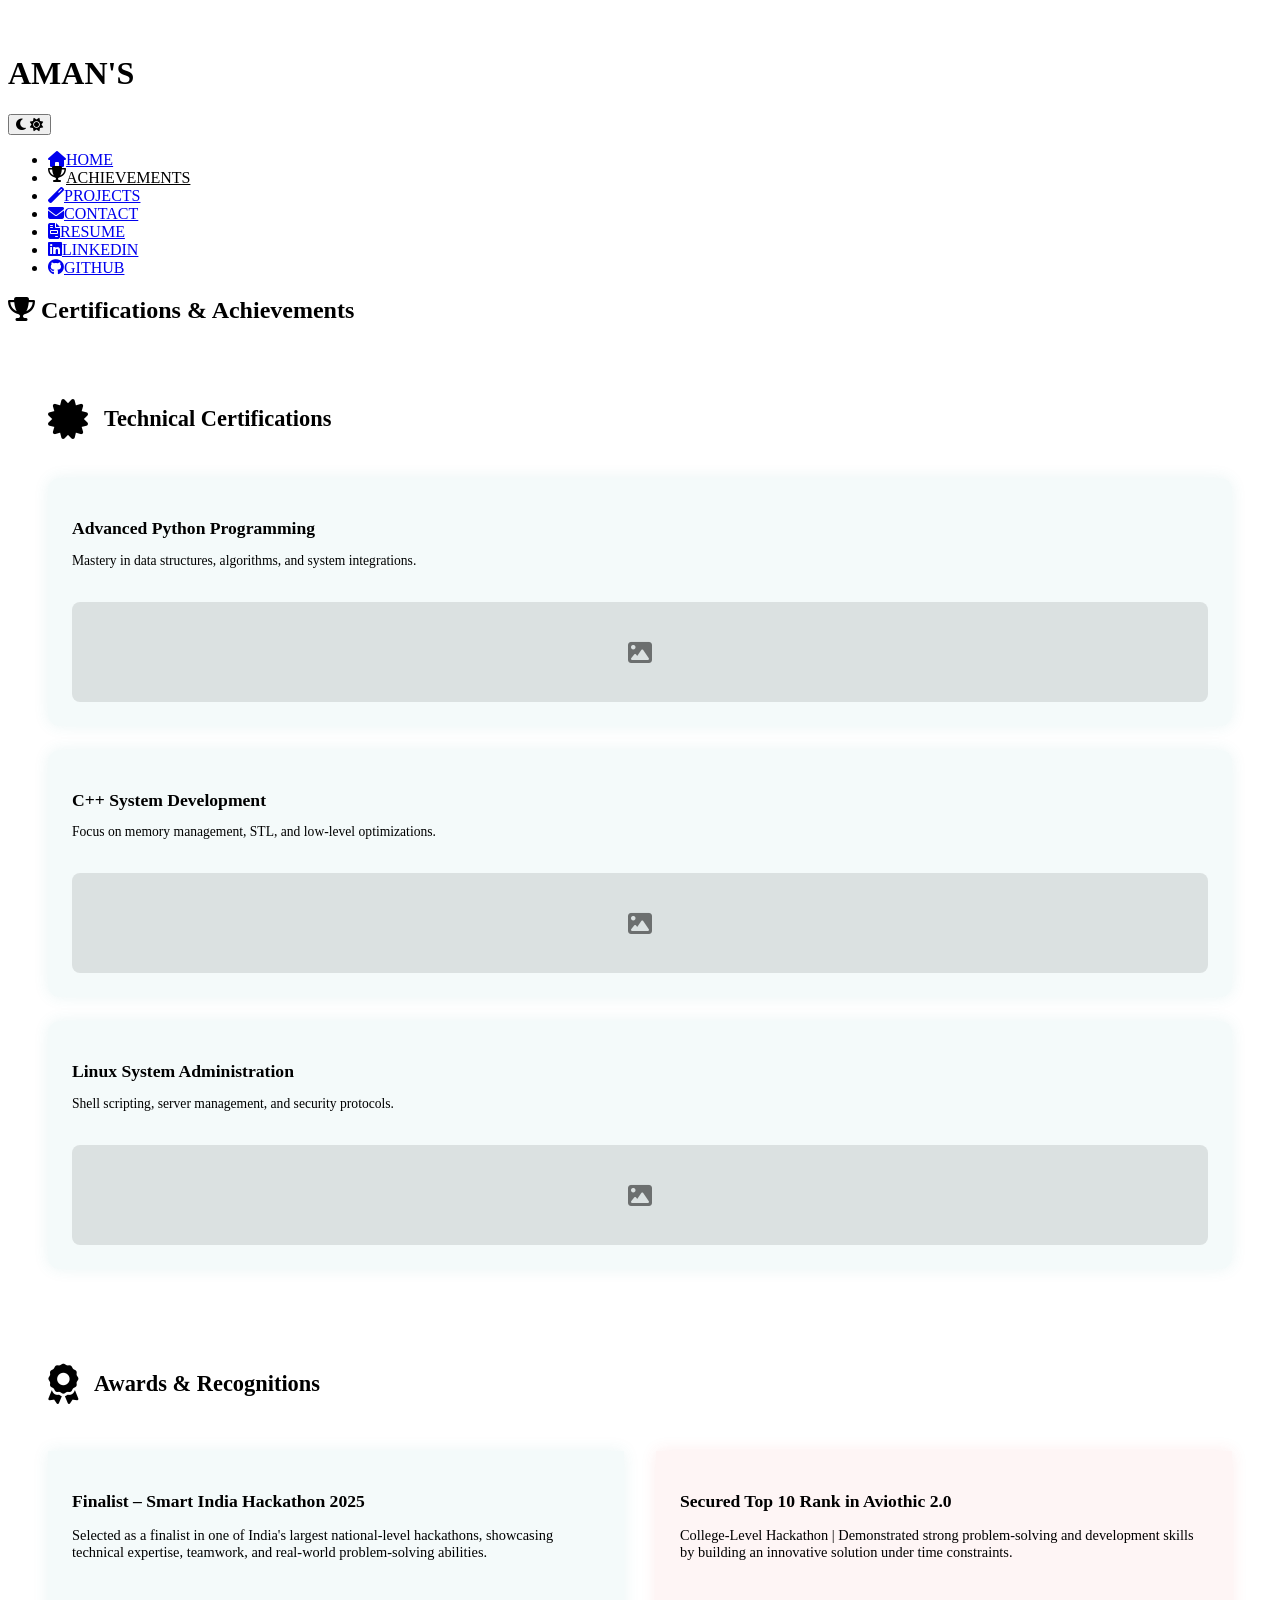
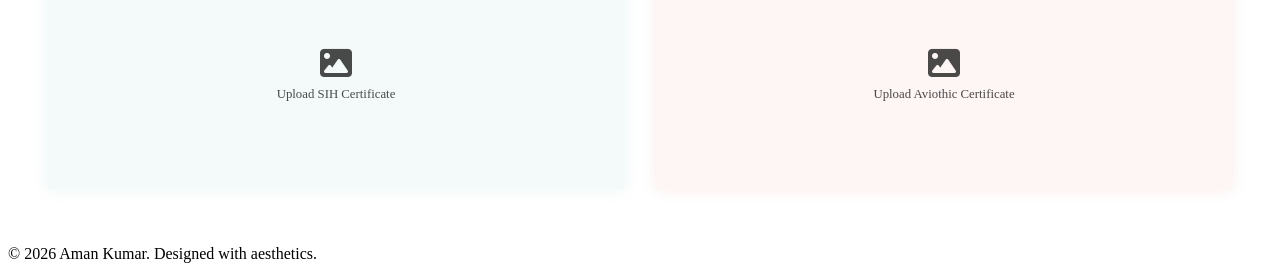
==== achievements.html @ a496bfdc "Add achievements.html" ====
<!DOCTYPE html>
<html lang="en">

<head>
    <meta charset="UTF-8">
    <meta name="viewport" content="width=device-width, initial-scale=1.0">
    <title>Achievements - Aman Kumar's Portfolio</title>
    <link rel="stylesheet" href="style.css">
    <link rel="stylesheet" href="https://cdnjs.cloudflare.com/ajax/libs/font-awesome/6.4.0/css/all.min.css">
    <link rel="preconnect" href="https://fonts.googleapis.com">
    <link rel="preconnect" href="https://fonts.gstatic.com" crossorigin>
    <link href="https://fonts.googleapis.com/css2?family=Inter:wght@300;400;500;600;700&family=Outfit:wght@500;700&display=swap" rel="stylesheet">
</head>

<body>
    <div class="shooting-stars-container">
        <div class="star"></div>
        <div class="star"></div>
        <div class="star"></div>
        <div class="star"></div>
        <div class="star"></div>
        <div class="star"></div>
    </div>

    <!-- Full-Screen Loader -->
    <div class="loader-wrapper" id="loader">
        <div class="loader-border">
            <div class="loader-core"></div>
        </div>
        <p class="loader-text">Loading...</p>
    </div>

    <div class="container" id="portfolio-content">
        <!-- Header Section -->
        <header class="header">
            <div class="logo">
                <h1>AMAN<span class="highlight-text">'S</span></h1>
                <button class="theme-toggle" id="theme-toggle" aria-label="Toggle dark mode">
                    <i class="fas fa-moon"></i>
                    <i class="fas fa-sun"></i>
                </button>
            </div>
            <nav class="main-nav">
                <ul>
                    <li><a href="index.html" class="nav-item"><i class="fas fa-home"></i><span>HOME</span></a></li>
                    <li><a href="achievements.html" class="nav-item" style="color: var(--text-color);"><i class="fas fa-trophy" style="color: var(--accent-red); transform: translateY(-3px);"></i><span>ACHIEVEMENTS</span></a></li>
                    <li><a href="projects.html" class="nav-item"><i class="fas fa-magic"></i><span>PROJECTS</span></a></li>
                    <li><a href="contact.html" class="nav-item"><i class="fas fa-envelope"></i><span>CONTACT</span></a></li>
                    <li><a href="resume.html" class="nav-item"><i class="fas fa-file-invoice"></i><span>RESUME</span></a></li>
                    <li><a href="https://www.linkedin.com/in/aman-kumar-44b4183a0/" class="nav-item" target="_blank"><i class="fab fa-linkedin"></i><span>LINKEDIN</span></a></li>
                    <li><a href="https://github.com/Aman-codes0-0" class="nav-item" target="_blank"><i class="fab fa-github"></i><span>GITHUB</span></a></li>
                </ul>
            </nav>
        </header>

        <!-- Achievements Content -->
        <section class="achievements-page-content">
            <div class="section-header">
                <h2><i class="fas fa-trophy"></i> Certifications & Achievements</h2>
            </div>

            <div class="skills-grid">
                <!-- Technical Certifications -->
                <div class="skill-card glass-panel" style="padding: 2.5rem;">
                    <div style="display: flex; align-items: center; gap: 1rem; margin-bottom: 1.5rem;">
                        <i class="fas fa-certificate" style="font-size: 2.5rem; color: var(--primary-color);"></i>
                        <h3 style="font-size: 1.4rem;">Technical Certifications</h3>
                    </div>
                    <div style="display: flex; flex-direction: column; gap: 1.5rem;">
                        <!-- Python Certification -->
                        <div class="glass-panel" style="padding: 1.5rem; border: 1px solid var(--primary-color); background: rgba(49, 151, 149, 0.05); border-radius: 12px; box-shadow: 0 0 15px rgba(49, 151, 149, 0.1); display: flex; flex-direction: column; gap: 1.2rem;">
                            <div>
                                <p style="margin-bottom: 0.3rem;"><strong style="font-size: 1.1rem; color: var(--text-color);">Advanced Python Programming</strong></p>
                                <p style="font-size: 0.85rem; color: var(--text-light);">Mastery in data structures, algorithms, and system integrations.</p>
                            </div>
                            <div class="certificate-placeholder" style="width: 100%; height: 100px; border: 1px dashed var(--border-color); border-radius: 8px; display: flex; justify-content: center; align-items: center; background: rgba(0,0,0,0.1); cursor: pointer;">
                                <i class="fas fa-image" style="font-size: 1.5rem; color: var(--text-light); opacity: 0.5;"></i>
                            </div>
                        </div>

                        <!-- C++ Certification -->
                        <div class="glass-panel" style="padding: 1.5rem; border: 1px solid var(--primary-color); background: rgba(49, 151, 149, 0.05); border-radius: 12px; box-shadow: 0 0 15px rgba(49, 151, 149, 0.1); display: flex; flex-direction: column; gap: 1.2rem;">
                            <div>
                                <p style="margin-bottom: 0.3rem;"><strong style="font-size: 1.1rem; color: var(--text-color);">C++ System Development</strong></p>
                                <p style="font-size: 0.85rem; color: var(--text-light);">Focus on memory management, STL, and low-level optimizations.</p>
                            </div>
                            <div class="certificate-placeholder" style="width: 100%; height: 100px; border: 1px dashed var(--border-color); border-radius: 8px; display: flex; justify-content: center; align-items: center; background: rgba(0,0,0,0.1); cursor: pointer;">
                                <i class="fas fa-image" style="font-size: 1.5rem; color: var(--text-light); opacity: 0.5;"></i>
                            </div>
                        </div>

                        <!-- Linux Certification -->
                        <div class="glass-panel" style="padding: 1.5rem; border: 1px solid var(--primary-color); background: rgba(49, 151, 149, 0.05); border-radius: 12px; box-shadow: 0 0 15px rgba(49, 151, 149, 0.1); display: flex; flex-direction: column; gap: 1.2rem;">
                            <div>
                                <p style="margin-bottom: 0.3rem;"><strong style="font-size: 1.1rem; color: var(--text-color);">Linux System Administration</strong></p>
                                <p style="font-size: 0.85rem; color: var(--text-light);">Shell scripting, server management, and security protocols.</p>
                            </div>
                            <div class="certificate-placeholder" style="width: 100%; height: 100px; border: 1px dashed var(--border-color); border-radius: 8px; display: flex; justify-content: center; align-items: center; background: rgba(0,0,0,0.1); cursor: pointer;">
                                <i class="fas fa-image" style="font-size: 1.5rem; color: var(--text-light); opacity: 0.5;"></i>
                            </div>
                        </div>
                    </div>
                </div>

                <!-- Hackathons & Awards -->
                <div class="skill-card glass-panel" style="padding: 2.5rem; grid-column: span 2;">
                    <div style="display: flex; align-items: center; gap: 1rem; margin-bottom: 2rem;">
                        <i class="fas fa-award" style="font-size: 2.5rem; color: var(--accent-red);"></i>
                        <h3 style="font-size: 1.4rem;">Awards & Recognitions</h3>
                    </div>
                    <div style="display: grid; grid-template-columns: repeat(auto-fit, minmax(300px, 1fr)); gap: 2rem;">
                        <!-- SIH 2025 -->
                        <div class="glass-panel" style="padding: 1.5rem; border: 1px solid var(--primary-color); background: rgba(49, 151, 149, 0.05); transition: var(--transition); cursor: default; box-shadow: 0 0 15px rgba(49, 151, 149, 0.1);">
                            <p style="margin-bottom: 0.5rem;"><strong style="font-size: 1.1rem; color: var(--text-color);">Finalist – Smart India Hackathon 2025</strong></p>
                            <p style="font-size: 0.9rem; color: var(--text-light); margin-bottom: 1.5rem;">Selected as a finalist in one of India's largest national-level hackathons, showcasing technical expertise, teamwork, and real-world problem-solving abilities.</p>
                            <div class="certificate-placeholder" style="width: 100%; height: 180px; border: 2px dashed var(--border-color); border-radius: 8px; display: flex; flex-direction: column; justify-content: center; align-items: center; cursor: pointer; transition: var(--transition); background: var(--bg-color); opacity: 0.7;">
                                <i class="fas fa-image" style="font-size: 2rem; color: var(--text-light); margin-bottom: 0.5rem;"></i>
                                <span style="font-size: 0.8rem; color: var(--text-light);">Upload SIH Certificate</span>
                            </div>
                        </div>

                        <!-- Aviothic 2.0 -->
                        <div class="glass-panel" style="padding: 1.5rem; border: 1px solid var(--accent-red); background: rgba(229, 62, 62, 0.05); transition: var(--transition); cursor: default; box-shadow: 0 0 15px rgba(229, 62, 62, 0.1);">
                            <p style="margin-bottom: 0.5rem;"><strong style="font-size: 1.1rem; color: var(--text-color);">Secured Top 10 Rank in Aviothic 2.0</strong></p>
                            <p style="font-size: 0.9rem; color: var(--text-light); margin-bottom: 1.5rem;">College-Level Hackathon | Demonstrated strong problem-solving and development skills by building an innovative solution under time constraints.</p>
                            <div class="certificate-placeholder" style="width: 100%; height: 180px; border: 2px dashed var(--border-color); border-radius: 8px; display: flex; flex-direction: column; justify-content: center; align-items: center; cursor: pointer; transition: var(--transition); background: var(--bg-color); opacity: 0.7;">
                                <i class="fas fa-image" style="font-size: 2rem; color: var(--text-light); margin-bottom: 0.5rem;"></i>
                                <span style="font-size: 0.8rem; color: var(--text-light);">Upload Aviothic Certificate</span>
                            </div>
                        </div>
                    </div>
                </div>


            </div>
        </section>

        <!-- Footer Section -->
        <footer>
            <p>&copy; 2026 Aman Kumar. Designed with aesthetics.</p>
        </footer>
    </div>

    <script>
        // Theme Management
        const themeToggle = document.getElementById('theme-toggle');
        const currentTheme = localStorage.getItem('theme');

        if (currentTheme) {
            document.documentElement.setAttribute('data-theme', currentTheme);
        }

        themeToggle.addEventListener('click', () => {
            let theme = document.documentElement.getAttribute('data-theme');
            if (theme === 'dark') {
                theme = 'light';
                document.documentElement.removeAttribute('data-theme');
            } else {
                theme = 'dark';
                document.documentElement.setAttribute('data-theme', 'dark');
            }
            localStorage.setItem('theme', theme);
        });

        // Hide loader when page is fully loaded
        window.addEventListener('load', function () {
            setTimeout(function () {
                document.getElementById('loader').style.opacity = '0';
                document.getElementById('loader').style.pointerEvents = 'none';
            }, 500);
        });
    </script>
</body>

</html>
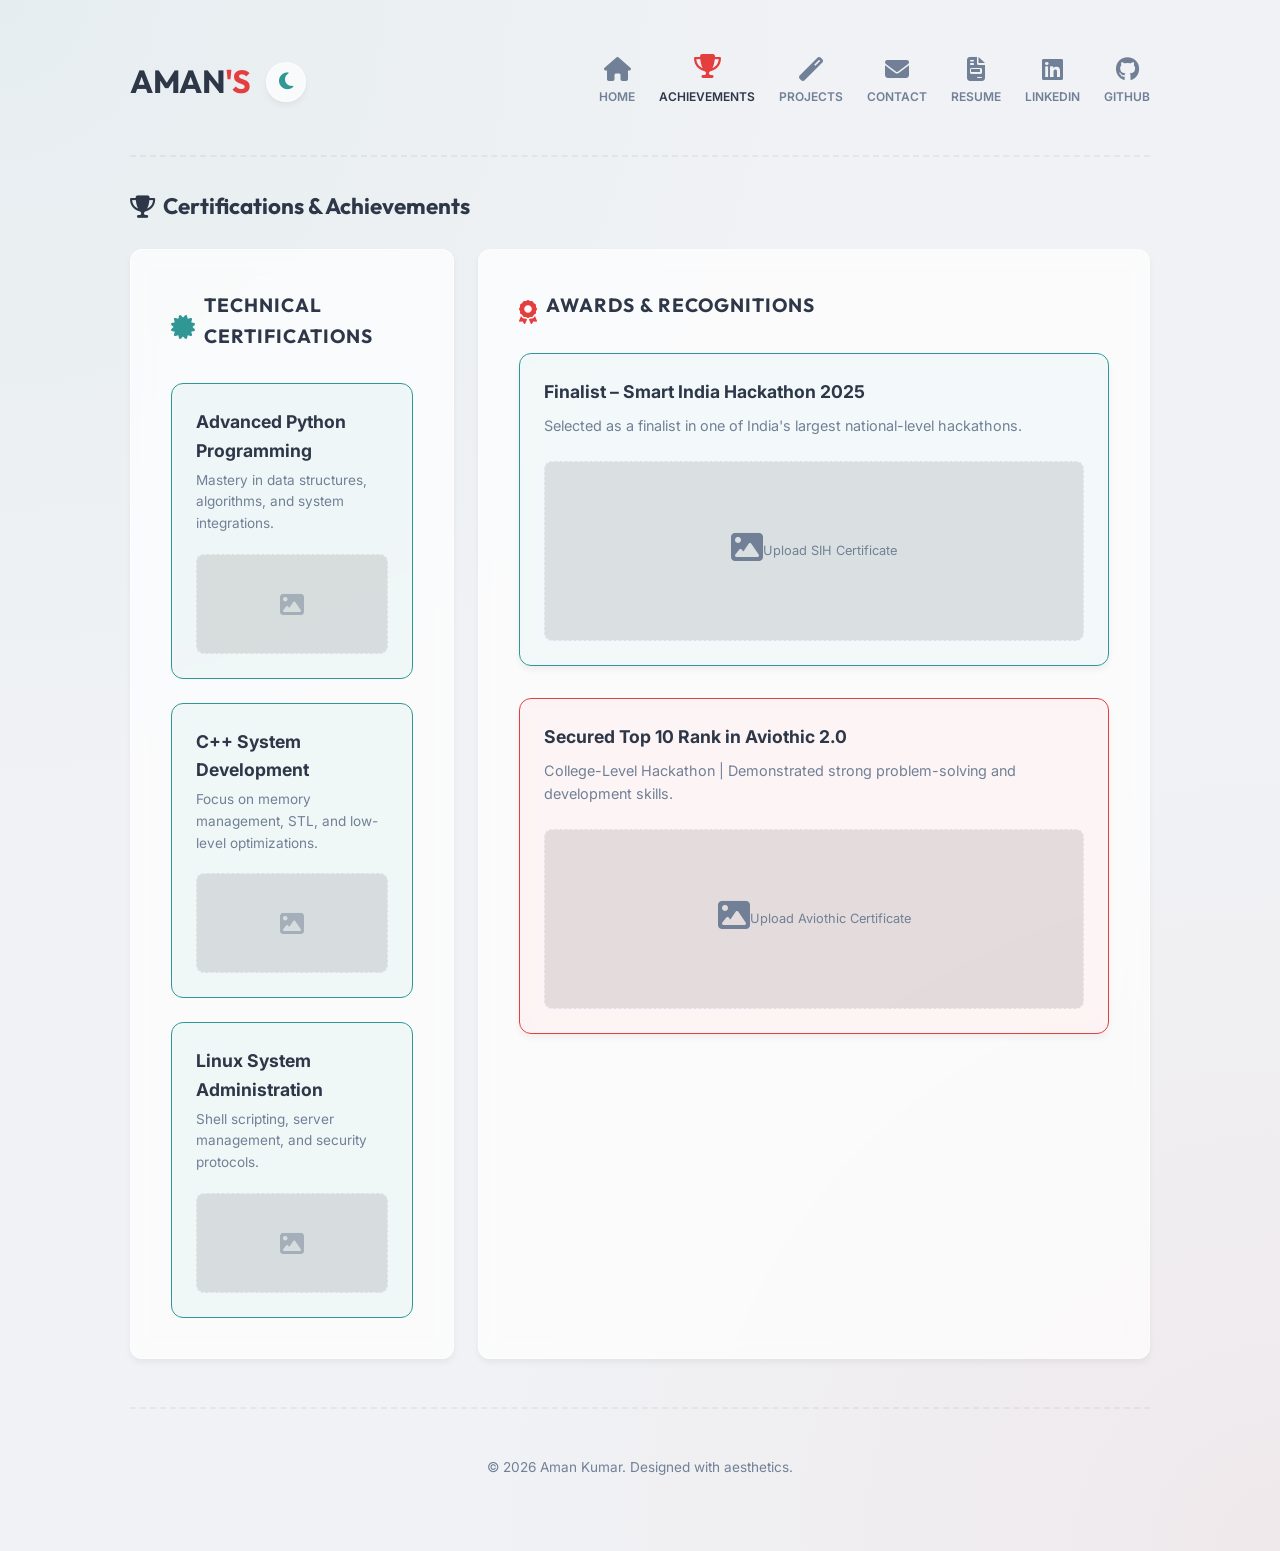
==== commit ae047d43: "Optimize portfolio for mobile responsiveness and fix areas of interest grid" ====
--- a/achievements.html
+++ b/achievements.html
@@ -40,7 +40,12 @@
                     <i class="fas fa-sun"></i>
                 </button>
             </div>
-            <nav class="main-nav">
+            <button class="menu-toggle" id="menu-toggle" aria-label="Toggle navigation">
+                <span></span>
+                <span></span>
+                <span></span>
+            </button>
+            <nav class="main-nav" id="main-nav">
                 <ul>
                     <li><a href="index.html" class="nav-item"><i class="fas fa-home"></i><span>HOME</span></a></li>
                     <li><a href="achievements.html" class="nav-item" style="color: var(--text-color);"><i class="fas fa-trophy" style="color: var(--accent-red); transform: translateY(-3px);"></i><span>ACHIEVEMENTS</span></a></li>
@@ -62,40 +67,40 @@
             <div class="skills-grid">
                 <!-- Technical Certifications -->
                 <div class="skill-card glass-panel" style="padding: 2.5rem;">
-                    <div style="display: flex; align-items: center; gap: 1rem; margin-bottom: 1.5rem;">
-                        <i class="fas fa-certificate" style="font-size: 2.5rem; color: var(--primary-color);"></i>
-                        <h3 style="font-size: 1.4rem;">Technical Certifications</h3>
+                    <div class="resume-section-title">
+                        <i class="fas fa-certificate" style="font-size: 1.5rem;"></i>
+                        <h3 style="font-size: 1.2rem;">Technical Certifications</h3>
                     </div>
                     <div style="display: flex; flex-direction: column; gap: 1.5rem;">
                         <!-- Python Certification -->
-                        <div class="glass-panel" style="padding: 1.5rem; border: 1px solid var(--primary-color); background: rgba(49, 151, 149, 0.05); border-radius: 12px; box-shadow: 0 0 15px rgba(49, 151, 149, 0.1); display: flex; flex-direction: column; gap: 1.2rem;">
+                        <div class="cert-card">
                             <div>
-                                <p style="margin-bottom: 0.3rem;"><strong style="font-size: 1.1rem; color: var(--text-color);">Advanced Python Programming</strong></p>
+                                <p style="margin-bottom: 0.3rem;"><strong class="cert-title">Advanced Python Programming</strong></p>
                                 <p style="font-size: 0.85rem; color: var(--text-light);">Mastery in data structures, algorithms, and system integrations.</p>
                             </div>
-                            <div class="certificate-placeholder" style="width: 100%; height: 100px; border: 1px dashed var(--border-color); border-radius: 8px; display: flex; justify-content: center; align-items: center; background: rgba(0,0,0,0.1); cursor: pointer;">
+                            <div class="cert-placeholder">
                                 <i class="fas fa-image" style="font-size: 1.5rem; color: var(--text-light); opacity: 0.5;"></i>
                             </div>
                         </div>
 
                         <!-- C++ Certification -->
-                        <div class="glass-panel" style="padding: 1.5rem; border: 1px solid var(--primary-color); background: rgba(49, 151, 149, 0.05); border-radius: 12px; box-shadow: 0 0 15px rgba(49, 151, 149, 0.1); display: flex; flex-direction: column; gap: 1.2rem;">
+                        <div class="cert-card">
                             <div>
-                                <p style="margin-bottom: 0.3rem;"><strong style="font-size: 1.1rem; color: var(--text-color);">C++ System Development</strong></p>
+                                <p style="margin-bottom: 0.3rem;"><strong class="cert-title">C++ System Development</strong></p>
                                 <p style="font-size: 0.85rem; color: var(--text-light);">Focus on memory management, STL, and low-level optimizations.</p>
                             </div>
-                            <div class="certificate-placeholder" style="width: 100%; height: 100px; border: 1px dashed var(--border-color); border-radius: 8px; display: flex; justify-content: center; align-items: center; background: rgba(0,0,0,0.1); cursor: pointer;">
+                            <div class="cert-placeholder">
                                 <i class="fas fa-image" style="font-size: 1.5rem; color: var(--text-light); opacity: 0.5;"></i>
                             </div>
                         </div>
 
                         <!-- Linux Certification -->
-                        <div class="glass-panel" style="padding: 1.5rem; border: 1px solid var(--primary-color); background: rgba(49, 151, 149, 0.05); border-radius: 12px; box-shadow: 0 0 15px rgba(49, 151, 149, 0.1); display: flex; flex-direction: column; gap: 1.2rem;">
+                        <div class="cert-card">
                             <div>
-                                <p style="margin-bottom: 0.3rem;"><strong style="font-size: 1.1rem; color: var(--text-color);">Linux System Administration</strong></p>
+                                <p style="margin-bottom: 0.3rem;"><strong class="cert-title">Linux System Administration</strong></p>
                                 <p style="font-size: 0.85rem; color: var(--text-light);">Shell scripting, server management, and security protocols.</p>
                             </div>
-                            <div class="certificate-placeholder" style="width: 100%; height: 100px; border: 1px dashed var(--border-color); border-radius: 8px; display: flex; justify-content: center; align-items: center; background: rgba(0,0,0,0.1); cursor: pointer;">
+                            <div class="cert-placeholder">
                                 <i class="fas fa-image" style="font-size: 1.5rem; color: var(--text-light); opacity: 0.5;"></i>
                             </div>
                         </div>
@@ -104,34 +109,32 @@
 
                 <!-- Hackathons & Awards -->
                 <div class="skill-card glass-panel" style="padding: 2.5rem; grid-column: span 2;">
-                    <div style="display: flex; align-items: center; gap: 1rem; margin-bottom: 2rem;">
-                        <i class="fas fa-award" style="font-size: 2.5rem; color: var(--accent-red);"></i>
-                        <h3 style="font-size: 1.4rem;">Awards & Recognitions</h3>
-                    </div>
-                    <div style="display: grid; grid-template-columns: repeat(auto-fit, minmax(300px, 1fr)); gap: 2rem;">
+                    <div class="resume-section-title">
+                        <i class="fas fa-award" style="font-size: 1.5rem; color: var(--accent-red);"></i>
+                        <h3 style="font-size: 1.2rem;">Awards & Recognitions</h3>
+                    </div>
+                    <div style="display: grid; grid-template-columns: repeat(auto-fit, minmax(280px, 1fr)); gap: 2rem;">
                         <!-- SIH 2025 -->
-                        <div class="glass-panel" style="padding: 1.5rem; border: 1px solid var(--primary-color); background: rgba(49, 151, 149, 0.05); transition: var(--transition); cursor: default; box-shadow: 0 0 15px rgba(49, 151, 149, 0.1);">
-                            <p style="margin-bottom: 0.5rem;"><strong style="font-size: 1.1rem; color: var(--text-color);">Finalist – Smart India Hackathon 2025</strong></p>
-                            <p style="font-size: 0.9rem; color: var(--text-light); margin-bottom: 1.5rem;">Selected as a finalist in one of India's largest national-level hackathons, showcasing technical expertise, teamwork, and real-world problem-solving abilities.</p>
-                            <div class="certificate-placeholder" style="width: 100%; height: 180px; border: 2px dashed var(--border-color); border-radius: 8px; display: flex; flex-direction: column; justify-content: center; align-items: center; cursor: pointer; transition: var(--transition); background: var(--bg-color); opacity: 0.7;">
+                        <div class="glass-panel" style="padding: 1.5rem; border: 1px solid var(--primary-color); background: rgba(49, 151, 149, 0.05);">
+                            <p style="margin-bottom: 0.5rem;"><strong class="cert-title">Finalist – Smart India Hackathon 2025</strong></p>
+                            <p style="font-size: 0.9rem; color: var(--text-light); margin-bottom: 1.5rem;">Selected as a finalist in one of India's largest national-level hackathons.</p>
+                            <div class="cert-placeholder" style="height: 180px;">
                                 <i class="fas fa-image" style="font-size: 2rem; color: var(--text-light); margin-bottom: 0.5rem;"></i>
                                 <span style="font-size: 0.8rem; color: var(--text-light);">Upload SIH Certificate</span>
                             </div>
                         </div>
 
                         <!-- Aviothic 2.0 -->
-                        <div class="glass-panel" style="padding: 1.5rem; border: 1px solid var(--accent-red); background: rgba(229, 62, 62, 0.05); transition: var(--transition); cursor: default; box-shadow: 0 0 15px rgba(229, 62, 62, 0.1);">
-                            <p style="margin-bottom: 0.5rem;"><strong style="font-size: 1.1rem; color: var(--text-color);">Secured Top 10 Rank in Aviothic 2.0</strong></p>
-                            <p style="font-size: 0.9rem; color: var(--text-light); margin-bottom: 1.5rem;">College-Level Hackathon | Demonstrated strong problem-solving and development skills by building an innovative solution under time constraints.</p>
-                            <div class="certificate-placeholder" style="width: 100%; height: 180px; border: 2px dashed var(--border-color); border-radius: 8px; display: flex; flex-direction: column; justify-content: center; align-items: center; cursor: pointer; transition: var(--transition); background: var(--bg-color); opacity: 0.7;">
+                        <div class="glass-panel" style="padding: 1.5rem; border: 1px solid var(--accent-red); background: rgba(229, 62, 62, 0.05);">
+                            <p style="margin-bottom: 0.5rem;"><strong class="cert-title">Secured Top 10 Rank in Aviothic 2.0</strong></p>
+                            <p style="font-size: 0.9rem; color: var(--text-light); margin-bottom: 1.5rem;">College-Level Hackathon | Demonstrated strong problem-solving and development skills.</p>
+                            <div class="cert-placeholder" style="height: 180px;">
                                 <i class="fas fa-image" style="font-size: 2rem; color: var(--text-light); margin-bottom: 0.5rem;"></i>
                                 <span style="font-size: 0.8rem; color: var(--text-light);">Upload Aviothic Certificate</span>
                             </div>
                         </div>
                     </div>
                 </div>
-
-
             </div>
         </section>
 
@@ -142,6 +145,28 @@
     </div>
 
     <script>
+        // Hamburger Menu Toggle
+        const menuToggle = document.getElementById('menu-toggle');
+        const mainNav = document.getElementById('main-nav');
+
+        if (menuToggle && mainNav) {
+            menuToggle.addEventListener('click', () => {
+                menuToggle.classList.toggle('active');
+                mainNav.classList.toggle('active');
+                document.body.style.overflow = mainNav.classList.contains('active') ? 'hidden' : 'auto';
+            });
+
+            // Close menu when a nav item is clicked
+            const navItems = mainNav.querySelectorAll('.nav-item');
+            navItems.forEach(item => {
+                item.addEventListener('click', () => {
+                    menuToggle.classList.remove('active');
+                    mainNav.classList.remove('active');
+                    document.body.style.overflow = 'auto';
+                });
+            });
+        }
+
         // Theme Management
         const themeToggle = document.getElementById('theme-toggle');
         const currentTheme = localStorage.getItem('theme');
--- a/style.css
+++ b/style.css
@@ -0,0 +1,1297 @@
+/* Base Variables and Reset */
+:root {
+    --bg-color: #f0f2f5;
+    --text-color: #2d3748;
+    --text-light: #718096;
+    --primary-color: #319795;
+    --accent-red: #e53e3e;
+    --card-bg: rgba(255, 255, 255, 0.7);
+    --border-color: rgba(255, 255, 255, 0.5);
+    --shadow-sm: 0 4px 6px rgba(0, 0, 0, 0.05);
+    --shadow-md: 0 10px 15px rgba(0, 0, 0, 0.05), 0 4px 6px rgba(0, 0, 0, 0.02);
+    --shadow-hover: 0 20px 25px rgba(0, 0, 0, 0.1), 0 10px 10px rgba(0, 0, 0, 0.04);
+    --transition: all 0.3s cubic-bezier(0.25, 0.8, 0.25, 1);
+    --header-dashed: rgba(0, 0, 0, 0.05);
+    /* Fluid Typography */
+    --fs-h1: clamp(2rem, 8vw, 3.5rem);
+    --fs-h2: clamp(1.5rem, 6vw, 2.2rem);
+    --fs-h3: clamp(1.2rem, 4vw, 1.5rem);
+    --fs-body: clamp(0.95rem, 2vw, 1.1rem);
+}
+
+[data-theme="dark"] {
+    --bg-color: #020617; /* Deep space black */
+    --text-color: #f1f5f9;
+    --text-light: #94a3b8;
+    --primary-color: #4fd1c5;
+    --accent-red: #f87171;
+    --card-bg: rgba(15, 23, 42, 0.7);
+    --border-color: rgba(255, 255, 255, 0.1);
+    --header-dashed: rgba(255, 255, 255, 0.05);
+}
+
+[data-theme="dark"] body {
+    background-image: 
+        radial-gradient(1px 1px at 25px 35px, white, rgba(255, 255, 255, 0)),
+        radial-gradient(1px 1px at 50px 100px, white, rgba(255, 255, 255, 0)),
+        radial-gradient(1.5px 1.5px at 125px 45px, white, rgba(255, 255, 255, 0)),
+        radial-gradient(1px 1px at 150px 150px, white, rgba(255, 255, 255, 0)),
+        radial-gradient(1.5px 1.5px at 200px 75px, white, rgba(255, 255, 255, 0)),
+        radial-gradient(circle at 50% 50%, rgba(79, 209, 197, 0.05), transparent 60%),
+        radial-gradient(circle at 80% 20%, rgba(248, 113, 113, 0.05), transparent 50%);
+    background-size: 250px 250px, 250px 250px, 250px 250px, 250px 250px, 250px 250px, 100% 100%, 100% 100%;
+    animation: spaceMove 150s linear infinite, twinkleStars 8s ease-in-out infinite;
+    position: relative;
+    overflow-x: hidden;
+}
+
+/* Shooting Stars Container */
+.shooting-stars-container {
+    position: fixed;
+    top: 0;
+    left: 0;
+    width: 100%;
+    height: 100%;
+    z-index: -1;
+    pointer-events: none;
+    display: none;
+}
+
+[data-theme="dark"] .shooting-stars-container {
+    display: block;
+}
+
+.star {
+    position: absolute;
+    width: 2px;
+    height: 100px;
+    background: linear-gradient(to bottom, #fff, transparent);
+    opacity: 0;
+    transform: rotate(45deg);
+}
+
+/* Individual Star Animations */
+.star:nth-child(1) { top: -10%; left: 80%; animation: shoot1 15s infinite; }
+.star:nth-child(2) { top: -10%; left: 40%; animation: shoot2 25s infinite; animation-delay: 5s; }
+.star:nth-child(3) { top: -10%; left: 60%; animation: shoot1 20s infinite; animation-delay: 10s; }
+.star:nth-child(4) { top: -10%; left: 90%; animation: shoot2 18s infinite; animation-delay: 2s; }
+.star:nth-child(5) { top: -10%; left: 20%; animation: shoot1 22s infinite; animation-delay: 15s; }
+.star:nth-child(6) { top: -10%; left: 70%; animation: shoot2 30s infinite; animation-delay: 7s; }
+
+@keyframes shoot1 {
+    0% { transform: translate(0, 0) rotate(45deg); opacity: 0; }
+    1% { opacity: 1; }
+    5% { transform: translate(-100vw, 100vh) rotate(45deg); opacity: 0; }
+    100% { transform: translate(-100vw, 100vh) rotate(45deg); opacity: 0; }
+}
+
+@keyframes shoot2 {
+    0% { transform: translate(0, 0) rotate(45deg); opacity: 0; }
+    1% { opacity: 1; }
+    5% { transform: translate(-80vw, 80vh) rotate(45deg); opacity: 0; }
+    100% { transform: translate(-80vw, 80vh) rotate(45deg); opacity: 0; }
+}
+
+@keyframes spaceMove {
+    from { background-position: 0 0, 0 0, 0 0, 0 0, 0 0, 0 0, 0 0; }
+    to { background-position: 250px 500px, -250px 250px, 500px -250px, 250px -500px, -500px 250px, 0 0, 0 0; }
+}
+
+@keyframes twinkleStars {
+    0%, 100% { opacity: 0.8; }
+    50% { opacity: 1; }
+}
+
+
+
+* {
+    margin: 0;
+    padding: 0;
+    box-sizing: border-box;
+}
+
+html {
+    scroll-behavior: smooth;
+}
+
+body {
+    font-family: 'Inter', sans-serif;
+    background-color: var(--bg-color);
+    background-image: radial-gradient(circle at top left, rgba(49, 151, 149, 0.05) 0%, transparent 40%),
+        radial-gradient(circle at bottom right, rgba(229, 62, 62, 0.05) 0%, transparent 40%);
+    color: var(--text-color);
+    line-height: 1.6;
+    min-height: 100vh;
+    transition: background-color 0.5s ease, background-image 0.5s ease;
+}
+
+
+h1 { font-size: var(--fs-h1); }
+h2 { font-size: var(--fs-h2); }
+h3 { font-size: var(--fs-h3); }
+
+h1,
+h2,
+h3,
+h4 {
+    font-family: 'Outfit', sans-serif;
+    color: var(--text-color);
+}
+
+a {
+    text-decoration: none;
+    color: inherit;
+    transition: var(--transition);
+}
+
+ul {
+    list-style: none;
+}
+
+.container {
+    max-width: 1100px;
+    margin: 0 auto;
+    padding: clamp(1rem, 5vw, 2.5rem);
+    width: 100%;
+}
+
+/* Typography Highlights */
+.highlight-text {
+    color: var(--accent-red);
+}
+
+.highlight-link {
+    color: var(--accent-red);
+    font-weight: 500;
+}
+
+.highlight-link:hover {
+    color: #c53030;
+    text-decoration: underline;
+}
+
+/* Glassmorphism Panel Utility */
+.glass-panel {
+    background: var(--card-bg);
+    backdrop-filter: blur(10px);
+    -webkit-backdrop-filter: blur(10px);
+    border: 1px solid var(--border-color);
+    border-radius: 12px;
+    box-shadow: var(--shadow-sm);
+    transition: var(--transition);
+    /* Backdrop filter fallback */
+    background: var(--card-bg);
+}
+
+@supports not (backdrop-filter: blur(10px)) {
+    .glass-panel {
+        background: var(--bg-color);
+        opacity: 0.95;
+    }
+}
+
+.glass-panel:hover {
+    box-shadow: var(--shadow-md);
+}
+
+/* Full-Screen Loader */
+.loader-wrapper {
+    position: fixed;
+    top: 0;
+    left: 0;
+    width: 100vw;
+    height: 100vh;
+    background-color: var(--bg-color);
+    display: flex;
+    flex-direction: column;
+    justify-content: center;
+    align-items: center;
+    z-index: 9999;
+    transition: opacity 0.5s ease;
+}
+
+.loader-border {
+    width: 80px;
+    height: 80px;
+    border: 5px solid rgba(49, 151, 149, 0.2);
+    border-top-color: var(--primary-color);
+    border-radius: 50%;
+    animation: spin 1s linear infinite;
+    margin-bottom: 1.5rem;
+    display: flex;
+    justify-content: center;
+    align-items: center;
+}
+
+.loader-core {
+    width: 24px;
+    height: 24px;
+    background-color: var(--accent-red);
+    border-radius: 50%;
+    animation: pulse 1s ease-in-out infinite alternate;
+}
+
+.loader-text {
+    font-family: 'Outfit', sans-serif;
+    font-weight: 700;
+    font-size: 1.2rem;
+    color: var(--primary-color);
+    letter-spacing: 2px;
+    text-transform: uppercase;
+    animation: pulse-text 1.5s ease-in-out infinite alternate;
+}
+
+@keyframes spin {
+    to {
+        transform: rotate(360deg);
+    }
+}
+
+@keyframes pulse {
+    from {
+        transform: scale(0.8);
+        opacity: 0.5;
+    }
+
+    to {
+        transform: scale(1.2);
+        opacity: 1;
+    }
+}
+
+@keyframes pulse-text {
+    from {
+        opacity: 0.5;
+    }
+
+    to {
+        opacity: 1;
+    }
+}
+
+/* Header */
+.header {
+    display: flex;
+    justify-content: space-between;
+    align-items: center;
+    padding: 1rem 0 3rem;
+    border-bottom: 2px dashed var(--header-dashed);
+    margin-bottom: 2rem;
+}
+
+.logo {
+    display: flex;
+    align-items: center;
+    gap: 1rem;
+    flex: 1;
+}
+
+.logo h1 {
+    font-size: 2rem;
+    font-weight: 700;
+    letter-spacing: -0.5px;
+}
+
+/* Hamburger Menu Toggle */
+.menu-toggle {
+    display: none;
+    flex-direction: column;
+    justify-content: space-around;
+    width: 30px;
+    height: 25px;
+    background: transparent;
+    border: none;
+    cursor: pointer;
+    padding: 0;
+    z-index: 1001;
+}
+
+.menu-toggle span {
+    width: 30px;
+    height: 3px;
+    background: var(--text-color);
+    border-radius: 10px;
+    transition: all 0.3s linear;
+    position: relative;
+    transform-origin: 1px;
+}
+
+.main-nav ul {
+    display: flex;
+    gap: 1.5rem;
+}
+
+.nav-item {
+    display: flex;
+    flex-direction: column;
+    align-items: center;
+    font-size: 0.75rem;
+    font-weight: 600;
+    text-transform: uppercase;
+    color: var(--text-light);
+    gap: 0.4rem;
+}
+
+.nav-item i {
+    font-size: 1.5rem;
+    transition: var(--transition);
+}
+
+.nav-item:hover {
+    color: var(--text-color);
+}
+
+.nav-item:hover i {
+    transform: translateY(-3px);
+    color: var(--accent-red);
+}
+
+/* Mobile Nav Styles */
+@media (max-width: 768px) {
+    .menu-toggle {
+        display: flex;
+    }
+
+    .main-nav {
+        position: fixed;
+        top: 0;
+        right: -100%;
+        width: 80%;
+        height: 100vh;
+        background: var(--bg-color);
+        backdrop-filter: blur(20px);
+        -webkit-backdrop-filter: blur(20px);
+        z-index: 1000;
+        display: flex;
+        justify-content: center;
+        align-items: center;
+        transition: right 0.4s ease;
+        box-shadow: -10px 0 30px rgba(0, 0, 0, 0.1);
+        border-left: 1px solid var(--border-color);
+    }
+
+    .main-nav.active {
+        right: 0;
+    }
+
+    .main-nav ul {
+        flex-direction: column;
+        align-items: center;
+        gap: 2.5rem;
+    }
+
+    .nav-item {
+        font-size: 1rem;
+        flex-direction: row;
+        gap: 1rem;
+    }
+
+    .nav-item i {
+        font-size: 1.8rem;
+    }
+
+    /* Menu Toggle Animation */
+    .menu-toggle.active span:nth-child(1) {
+        transform: rotate(45deg);
+    }
+
+    .menu-toggle.active span:nth-child(2) {
+        opacity: 0;
+        transform: translateX(20px);
+    }
+
+    .menu-toggle.active span:nth-child(3) {
+        transform: rotate(-45deg);
+    }
+}
+
+/* Hero Section */
+.hero {
+    display: flex;
+    align-items: center;
+    padding: 2rem;
+    gap: 2rem;
+    margin-bottom: 3rem;
+}
+
+.profile-image-container {
+    flex-shrink: 0;
+}
+
+.profile-pic {
+    width: 150px;
+    height: 150px;
+    border-radius: 12px;
+    object-fit: cover;
+    box-shadow: var(--shadow-md);
+}
+
+.bio p {
+    font-size: 1.1rem;
+    color: var(--text-color);
+    opacity: 0.9;
+    margin-bottom: 1.1rem;
+}
+
+.tagline {
+    font-size: 1.1rem !important;
+    color: #e2e8f0 !important;
+    padding: 0.75rem 1.2rem;
+    border-radius: 6px;
+    font-family: 'Courier New', Courier, monospace;
+    display: block;
+    width: 100%;
+    margin-bottom: 1.5rem !important;
+    background: #1a202c;
+    box-shadow: inset 0 2px 4px rgba(0,0,0,0.3);
+    word-break: break-all;
+    overflow-wrap: break-word;
+}
+
+.terminal-prompt {
+    color: var(--primary-color);
+    font-weight: 700;
+}
+
+.career-objective {
+    margin-top: 2rem;
+    padding: 1.5rem;
+    background: rgba(49, 151, 149, 0.05);
+    border-radius: 8px;
+    border: 1px solid rgba(49, 151, 149, 0.1);
+}
+
+.career-objective h3 {
+    font-size: 1.1rem;
+    margin-bottom: 0.5rem;
+    color: var(--primary-color);
+}
+
+.career-objective p {
+    font-size: 0.95rem;
+    color: var(--text-color);
+    opacity: 0.8;
+    margin-bottom: 0;
+}
+
+/* Sections Header */
+.section-header {
+    display: flex;
+    align-items: center;
+    margin-bottom: 1.5rem;
+}
+
+.section-header h2 {
+    font-size: 1.4rem;
+    display: flex;
+    align-items: center;
+    gap: 0.5rem;
+}
+
+/* Skills Section */
+.skills-section {
+    margin-bottom: 3rem;
+}
+
+.skills-grid {
+    display: grid;
+    grid-template-columns: repeat(auto-fit, minmax(300px, 1fr));
+    gap: 1.5rem;
+}
+
+.skill-card h3 {
+    font-size: 1rem;
+    margin-bottom: 0.8rem;
+    display: flex;
+    align-items: center;
+    gap: 0.75rem;
+}
+
+.skill-card h3 i {
+    color: var(--primary-color);
+    font-size: 1.1rem;
+}
+
+.skill-tags {
+    display: flex;
+    flex-wrap: wrap;
+    gap: 0.5rem;
+    margin-bottom: 1.2rem;
+}
+
+.skill-chip {
+    font-size: 0.7rem;
+    font-weight: 600;
+    padding: 0.25rem 0.6rem;
+    background: rgba(49, 151, 149, 0.1);
+    color: var(--primary-color);
+    border: 1px solid rgba(49, 151, 149, 0.2);
+    border-radius: 50px;
+    transition: var(--transition);
+}
+
+.skill-card:hover .skill-chip {
+    background: var(--primary-color);
+    color: white;
+}
+
+.skill-card {
+    padding: 1.5rem;
+    position: relative;
+    transition: transform 0.4s cubic-bezier(0.175, 0.885, 0.32, 1.275), 
+                box-shadow 0.4s ease, 
+                border-color 0.4s ease;
+}
+
+.skill-card:hover {
+    transform: translateY(-15px) scale(1.05) rotateX(2deg) rotateY(2deg);
+    border-color: var(--primary-color);
+    box-shadow: 0 30px 60px rgba(0, 0, 0, 0.5), 
+                0 0 30px rgba(79, 209, 197, 0.4);
+    z-index: 50;
+}
+
+[data-theme="dark"] .skill-card:hover {
+    box-shadow: 0 0 20px rgba(79, 209, 197, 0.3);
+}
+
+
+.progress-segmented {
+    display: flex;
+    gap: 4px;
+}
+
+.segment {
+    height: 16px;
+    flex: 1;
+    border-radius: 2px;
+}
+
+.segment.fill-red {
+    background-color: var(--accent-red);
+}
+
+.segment.fill-primary {
+    background-color: var(--primary-color);
+}
+
+.segment.empty {
+    background-color: rgba(0, 0, 0, 0.05);
+}
+
+/* Projects Section */
+.projects-section, .projects-page-content {
+    padding: 6rem 0;
+}
+
+.projects-grid {
+    display: grid;
+    grid-template-columns: repeat(auto-fit, minmax(320px, 1fr));
+    gap: 2rem 1.5rem;
+}
+
+.project-card {
+    opacity: 0;
+    animation: cardEntrance 0.6s ease forwards;
+    border: 1px solid var(--border-color);
+    background: var(--card-bg);
+    display: flex;
+    flex-direction: column;
+    overflow: hidden;
+    transition: all 0.4s cubic-bezier(0.175, 0.885, 0.32, 1.275);
+}
+
+.project-card:hover {
+    transform: translateY(-20px) scale(1.05) rotateX(2deg) rotateY(2deg);
+    border-color: var(--primary-color);
+    box-shadow: 0 40px 80px rgba(0, 0, 0, 0.6), 
+                0 0 40px rgba(79, 209, 197, 0.5);
+    z-index: 50;
+    perspective: 1000px;
+}
+
+[data-theme="dark"] .project-card:hover {
+    box-shadow: 0 30px 60px rgba(0, 0, 0, 0.8), 
+                0 0 40px rgba(79, 209, 197, 0.6);
+    background: rgba(15, 23, 42, 0.95);
+}
+
+.project-image {
+    width: 100%;
+    height: 180px;
+    overflow: hidden;
+    position: relative;
+    background: #1a202c;
+    border-bottom: 1px solid var(--border-color);
+}
+
+.slider-container {
+    width: 100%;
+    height: 100%;
+    display: flex;
+    transition: transform 0.5s cubic-bezier(0.4, 0, 0.2, 1);
+}
+
+.slide {
+    min-width: 100%;
+    height: 100%;
+    position: relative;
+}
+
+.slide img {
+    width: 100%;
+    height: 100%;
+    object-fit: cover;
+}
+
+.slider-arrow {
+    position: absolute;
+    top: 50%;
+    transform: translateY(-50%);
+    background: rgba(0, 0, 0, 0.5);
+    color: white;
+    width: 30px;
+    height: 30px;
+    border-radius: 50%;
+    display: flex;
+    justify-content: center;
+    align-items: center;
+    cursor: pointer;
+    z-index: 10;
+    border: none;
+    opacity: 0;
+    transition: opacity 0.3s ease;
+    font-size: 0.8rem;
+}
+
+.project-card:hover .slider-arrow {
+    opacity: 1;
+}
+
+.arrow-prev { left: 10px; }
+.arrow-next { right: 10px; }
+
+.slider-dots {
+    position: absolute;
+    bottom: 10px;
+    left: 50%;
+    transform: translateX(-50%);
+    display: flex;
+    gap: 5px;
+    z-index: 10;
+}
+
+.dot {
+    width: 6px;
+    height: 6px;
+    border-radius: 50%;
+    background: rgba(255, 255, 255, 0.3);
+    cursor: pointer;
+    transition: background 0.3s ease;
+}
+
+.dot.active {
+    background: var(--primary-color);
+    transform: scale(1.2);
+}
+
+.project-image::after {
+    content: '';
+    position: absolute;
+    top: 0;
+    left: 0;
+    width: 100%;
+    height: 100%;
+    background: linear-gradient(to bottom, transparent 70%, rgba(0,0,0,0.4));
+    pointer-events: none;
+    z-index: 5;
+}
+
+.project-content {
+    padding: 1.5rem;
+    flex-grow: 1;
+    display: flex;
+    flex-direction: column;
+}
+
+.project-content h3 {
+    font-size: 1.2rem;
+    margin-bottom: 0.75rem;
+    color: var(--primary-color);
+    letter-spacing: -0.5px;
+}
+
+.client {
+    font-size: 0.9rem;
+    line-height: 1.5;
+    color: var(--text-light);
+    margin-bottom: 1.5rem;
+    display: -webkit-box;
+    -webkit-line-clamp: 3;
+    line-clamp: 3;
+    -webkit-box-orient: vertical;
+    overflow: hidden;
+}
+
+.project-stats {
+    display: flex;
+    gap: 1.2rem;
+    font-size: 0.85rem;
+    font-weight: 500;
+    margin-bottom: 1.5rem;
+    padding-top: 1rem;
+    border-top: 1px dashed var(--border-color);
+}
+
+.tags {
+    display: flex;
+    flex-wrap: wrap;
+    gap: 0.6rem;
+}
+
+.tag {
+    display: inline-flex;
+    align-items: center;
+    justify-content: center;
+    padding: 0.4rem 0.9rem;
+    border-radius: 50px;
+    font-size: 0.8rem;
+    font-weight: 600;
+    transition: var(--transition);
+    color: white;
+    white-space: nowrap;
+}
+
+.tag-primary {
+    background: var(--primary-color);
+}
+
+.tag-red {
+    background: var(--accent-red);
+}
+
+.tag:hover {
+    transform: translateY(-2px);
+    box-shadow: 0 5px 15px rgba(0,0,0,0.2);
+    filter: brightness(1.1);
+}
+
+/* GitHub Dynamic Styles */
+.project-stats {
+    display: flex;
+    gap: 1rem;
+    font-size: 0.8rem;
+    color: var(--text-light);
+    margin-bottom: 1rem;
+}
+
+.project-stats span {
+    display: flex;
+    align-items: center;
+    gap: 0.4rem;
+}
+
+.project-stats i.fa-star {
+    color: #ecc94b; /* Gold */
+}
+
+.project-stats i.fa-code-branch {
+    color: var(--primary-color);
+}
+
+.project-loader {
+    grid-column: 1 / -1;
+    display: flex;
+    flex-direction: column;
+    align-items: center;
+    padding: 3rem;
+    color: var(--primary-color);
+    gap: 1rem;
+}
+
+.error-msg {
+    grid-column: 1 / -1;
+    text-align: center;
+    padding: 3rem;
+    background: rgba(229, 62, 62, 0.05);
+    border: 1px dashed var(--accent-red);
+    border-radius: 12px;
+    color: var(--accent-red);
+}
+
+.error-msg i {
+    font-size: 2rem;
+    margin-bottom: 1rem;
+}
+
+.retry-btn {
+    margin-top: 1rem;
+    padding: 0.5rem 1.5rem;
+    background: var(--accent-red);
+    color: white;
+    border: none;
+    border-radius: 4px;
+    cursor: pointer;
+    font-weight: 600;
+}
+
+@keyframes cardEntrance {
+    from {
+        opacity: 0;
+        transform: translateY(20px);
+    }
+    to {
+        opacity: 1;
+        transform: translateY(0);
+    }
+}
+
+.project-card {
+    opacity: 0;
+    animation: cardEntrance 0.6s ease forwards;
+}
+
+/* Footer */
+footer {
+    text-align: center;
+    padding: 3rem 0 2rem;
+    font-size: 0.85rem;
+    color: var(--text-light);
+    border-top: 2px dashed rgba(0, 0, 0, 0.05);
+    margin-top: 3rem;
+}
+
+/* Responsive */
+/* Responsive Design */
+@media (max-width: 1024px) {
+    .skills-grid, .projects-grid {
+        grid-template-columns: repeat(2, 1fr);
+    }
+}
+
+@media (max-width: 768px) {
+    .header {
+        padding: 1rem 0;
+        gap: 1rem;
+    }
+
+    .hero {
+        flex-direction: column;
+        text-align: center;
+        padding: 1.5rem;
+    }
+
+    .profile-pic {
+        width: 130px;
+        height: 130px;
+    }
+
+    .section-header h2 {
+        font-size: 1.2rem;
+    }
+    
+    .resume-grid {
+        grid-template-columns: 1fr !important;
+        gap: 2rem !important;
+    }
+}
+
+@media (max-width: 480px) {
+    .container {
+        padding: 1rem;
+    }
+
+    .logo h1 {
+        font-size: 1.7rem;
+    }
+
+    .nav-item i {
+        font-size: 1.3rem;
+    }
+
+    .nav-item span {
+        font-size: 0.65rem;
+    }
+
+    .bio p {
+        font-size: 1rem;
+    }
+
+    .tagline {
+        font-size: 0.8rem !important;
+        padding: 0.5rem 0.8rem;
+        width: 100%;
+        white-space: normal;
+        line-height: 1.4;
+    }
+
+    .hero {
+        padding: 1rem;
+        width: 100%;
+    }
+
+    .bio p {
+        font-size: 0.95rem;
+    }
+}
+
+/* CTA Button */
+.cta-button {
+    display: inline-flex;
+    align-items: center;
+    gap: 0.75rem;
+    background-color: var(--primary-color);
+    color: white;
+    padding: 1rem 2rem;
+    border-radius: 50px;
+    font-size: 1.1rem;
+    font-weight: 600;
+    box-shadow: var(--shadow-md);
+    transition: var(--transition);
+}
+
+.cta-button:hover {
+    background-color: #28807d;
+    /* slightly darker teal */
+    transform: translateY(-3px);
+    box-shadow: var(--shadow-hover);
+    color: white;
+}
+
+.cta-button i {
+    transition: transform 0.3s ease;
+}
+
+/* Theme Toggle Button */
+.theme-toggle {
+    background: var(--card-bg);
+    border: 1px solid var(--border-color);
+    width: 40px;
+    height: 40px;
+    border-radius: 50%;
+    display: flex;
+    justify-content: center;
+    align-items: center;
+    cursor: pointer;
+    font-size: 1.2rem;
+    color: var(--primary-color);
+    transition: var(--transition);
+    box-shadow: var(--shadow-sm);
+}
+
+.theme-toggle:hover {
+    transform: rotate(15deg) scale(1.1);
+    box-shadow: var(--shadow-md);
+}
+
+.theme-toggle .fa-sun { display: none; }
+[data-theme="dark"] .theme-toggle .fa-sun { display: block; }
+[data-theme="dark"] .theme-toggle .fa-moon { display: none; }
+
+.cta-button:hover i {
+    transform: translateY(3px);
+    /* small arrow bounce */
+}
+
+/* New Sections Styles */
+.interests-section, .areas-section, .achievements-section {
+    margin-top: 5rem;
+    margin-bottom: 5rem;
+}
+
+
+.interest-list, .areas-list {
+    display: grid;
+    grid-template-columns: repeat(auto-fit, minmax(250px, 1fr));
+    gap: 1.5rem;
+}
+
+.interest-item, .area-item {
+    padding: 1.5rem;
+    display: flex;
+    flex-direction: column;
+    align-items: flex-start;
+    gap: 1rem;
+    font-weight: 600;
+    transition: transform 0.4s cubic-bezier(0.175, 0.885, 0.32, 1.275), 
+                box-shadow 0.4s ease, 
+                border-color 0.4s ease;
+}
+
+.interest-item:hover, .area-item:hover {
+    transform: translateY(-15px) scale(1.05) rotateX(2deg) rotateY(2deg);
+    border-color: var(--accent-red);
+    box-shadow: 0 30px 60px rgba(0, 0, 0, 0.5), 
+                0 0 30px rgba(229, 62, 62, 0.4);
+    z-index: 50;
+}
+
+[data-theme="dark"] .interest-item:hover, [data-theme="dark"] .area-item:hover {
+    box-shadow: 0 0 20px rgba(229, 62, 62, 0.3);
+}
+
+.interest-item i, .area-item i {
+    color: var(--accent-red);
+    font-size: 1.8rem;
+}
+
+.skills-category {
+    margin-bottom: 2rem;
+}
+
+/* Modal Styles */
+.modal-overlay {
+    position: fixed;
+    top: 0;
+    left: 0;
+    width: 100%;
+    height: 100%;
+    background: rgba(2, 6, 23, 0.85);
+    backdrop-filter: blur(8px);
+    display: none;
+    justify-content: center;
+    align-items: center;
+    z-index: 10000;
+    opacity: 0;
+    transition: opacity 0.3s ease;
+}
+
+.modal-overlay.active {
+    display: flex;
+    opacity: 1;
+}
+
+.modal-content {
+    width: 90%;
+    max-width: 500px;
+    padding: 2.5rem;
+    position: relative;
+    transform: scale(0.8);
+    transition: transform 0.3s cubic-bezier(0.34, 1.56, 0.64, 1);
+}
+
+.modal-overlay.active .modal-content {
+    transform: scale(1);
+}
+
+.close-modal {
+    position: absolute;
+    top: 1.5rem;
+    right: 1.5rem;
+    font-size: 1.5rem;
+    cursor: pointer;
+    color: var(--text-light);
+    transition: var(--transition);
+}
+
+.close-modal:hover {
+    color: var(--accent-red);
+    transform: rotate(90deg);
+}
+
+.contact-form {
+    display: flex;
+    flex-direction: column;
+    gap: 1.2rem;
+}
+
+.form-group {
+    display: flex;
+    flex-direction: column;
+    gap: 0.5rem;
+}
+
+.form-group label {
+    font-size: 0.85rem;
+    font-weight: 600;
+    color: var(--text-light);
+}
+
+.form-group input, 
+.form-group textarea {
+    padding: 0.8rem 1rem;
+    background: rgba(255, 255, 255, 0.05);
+    border: 1px solid var(--border-color);
+    border-radius: 8px;
+    color: var(--text-color);
+    font-family: inherit;
+    font-size: 1rem;
+    transition: var(--transition);
+}
+
+.form-group input:focus, 
+.form-group textarea:focus {
+    outline: none;
+    border-color: var(--primary-color);
+    background: rgba(255, 255, 255, 0.1);
+    box-shadow: 0 0 15px rgba(79, 209, 197, 0.2);
+}
+
+.submit-btn {
+    margin-top: 1rem;
+    cursor: pointer;
+    border: none;
+    width: 100%;
+    justify-content: center;
+}
+
+/* Success Message */
+.form-success {
+    text-align: center;
+    display: none;
+}
+
+.form-success i {
+    font-size: 3rem;
+    color: var(--primary-color);
+    margin-bottom: 1rem;
+}
+
+/* Print Styles */
+@media print {
+    /* Hide everything except the main resume card */
+    .header, .section-header, .main-nav, .theme-toggle, .cta-button, 
+    .shooting-stars-container, .loader-wrapper, footer {
+        display: none !important;
+    }
+
+    body {
+        background: white !important;
+        color: black !important;
+        margin: 0 !important;
+        padding: 0 !important;
+    }
+
+    .container {
+        padding: 0 !important;
+        margin: 0 !important;
+        max-width: 100% !important;
+    }
+
+    .resume-content {
+        margin: 0 !important;
+        padding: 0 !important;
+    }
+
+    .glass-panel {
+        border: none !important;
+        box-shadow: none !important;
+        background: white !important;
+        padding: 0 !important;
+        margin: 0 !important;
+        width: 100% !important;
+    }
+
+    /* Force text to be black and readable */
+    h1, h2, h3, h4, p, span, a, i {
+        color: black !important;
+        text-shadow: none !important;
+    }
+
+    .highlight-text, .primary-color {
+        color: #319795 !important;
+    }
+
+    .tag {
+        border: 1px solid #ccc !important;
+        color: black !important;
+        background: #f9f9f9 !important;
+        padding: 2px 8px !important;
+    }
+
+    .resume-grid {
+        display: grid !important;
+        grid-template-columns: 1fr 2fr !important;
+        gap: 2rem !important;
+    }
+}
+
+/* Resume Page Specifics */
+.resume-card {
+    padding: clamp(1.5rem, 5vw, 3rem);
+    margin-bottom: 3rem;
+}
+
+.resume-header {
+    display: flex;
+    justify-content: space-between;
+    align-items: flex-start;
+    margin-bottom: 2rem;
+    border-bottom: 1px solid var(--border-color);
+    padding-bottom: 1.5rem;
+}
+
+@media (max-width: 600px) {
+    .resume-header {
+        flex-direction: column;
+        gap: 1.5rem;
+        text-align: center;
+        align-items: center;
+    }
+}
+
+.resume-name {
+    font-size: clamp(1.8rem, 6vw, 2.5rem);
+    margin-bottom: 0.5rem;
+}
+
+.resume-title {
+    font-size: 1.1rem;
+    color: var(--primary-color);
+}
+
+.resume-grid-container {
+    display: grid;
+    grid-template-columns: 1fr 2fr;
+    gap: 3rem;
+}
+
+@media (max-width: 850px) {
+    .resume-grid-container {
+        grid-template-columns: 1fr;
+        gap: 2rem;
+    }
+}
+
+.resume-section-title {
+    color: var(--primary-color);
+    margin-bottom: 1.2rem;
+    text-transform: uppercase;
+    font-size: 0.9rem;
+    letter-spacing: 1px;
+    display: flex;
+    align-items: center;
+    gap: 0.5rem;
+}
+
+.resume-item {
+    margin-bottom: 2rem;
+}
+
+/* Achievement/Project Card Specifics */
+.cert-card {
+    padding: 1.5rem;
+    border: 1px solid var(--primary-color);
+    background: rgba(49, 151, 149, 0.05);
+    border-radius: 12px;
+    display: flex;
+    flex-direction: column;
+    gap: 1.2rem;
+}
+
+.cert-title {
+    font-size: 1.1rem;
+    color: var(--text-color);
+}
+
+.cert-placeholder {
+    width: 100%;
+    height: 100px;
+    border: 1px dashed var(--border-color);
+    border-radius: 8px;
+    display: flex;
+    justify-content: center;
+    align-items: center;
+    background: rgba(0,0,0,0.1);
+    cursor: pointer;
+}
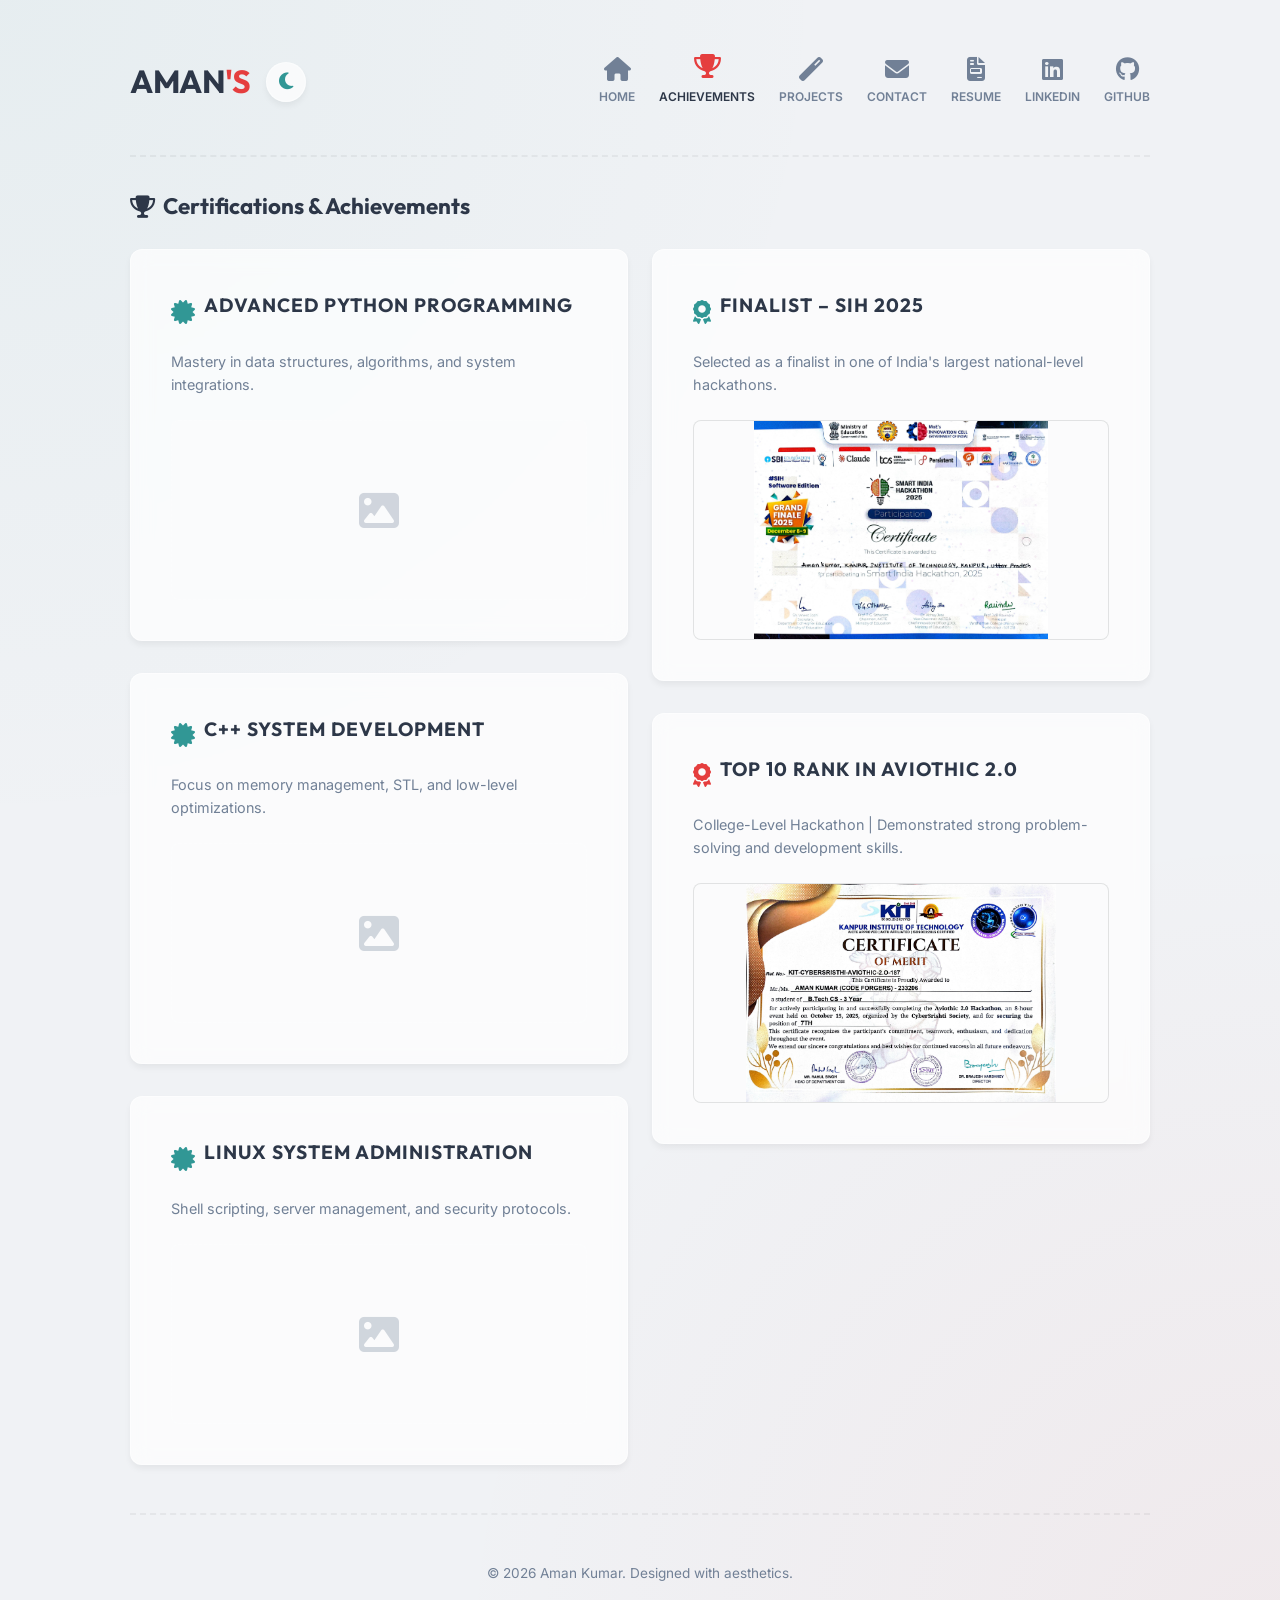
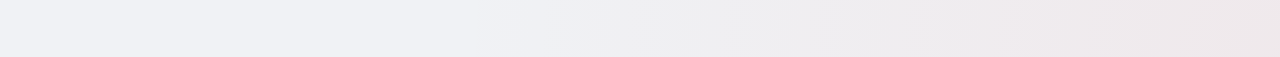
==== commit e6640c1e: "UI enhancements and emailJS integration" ====
--- a/achievements.html
+++ b/achievements.html
@@ -65,73 +65,80 @@
             </div>
 
             <div class="skills-grid">
-                <!-- Technical Certifications -->
-                <div class="skill-card glass-panel" style="padding: 2.5rem;">
-                    <div class="resume-section-title">
-                        <i class="fas fa-certificate" style="font-size: 1.5rem;"></i>
-                        <h3 style="font-size: 1.2rem;">Technical Certifications</h3>
-                    </div>
-                    <div style="display: flex; flex-direction: column; gap: 1.5rem;">
-                        <!-- Python Certification -->
-                        <div class="cert-card">
-                            <div>
-                                <p style="margin-bottom: 0.3rem;"><strong class="cert-title">Advanced Python Programming</strong></p>
-                                <p style="font-size: 0.85rem; color: var(--text-light);">Mastery in data structures, algorithms, and system integrations.</p>
+                <!-- Technical Certifications (Stacked vertically) -->
+                <div style="display: flex; flex-direction: column; gap: 2rem;">
+                    <!-- Python Certification Card -->
+                    <div class="skill-card glass-panel" style="padding: 2.5rem; display: flex; flex-direction: column;">
+                        <div class="resume-section-title" style="margin-bottom: 1rem;">
+                            <i class="fas fa-certificate" style="font-size: 1.5rem; color: var(--primary-color);"></i>
+                            <h3 style="font-size: 1.2rem;">Advanced Python Programming</h3>
+                        </div>
+                        <p style="font-size: 0.9rem; color: var(--text-light); margin-bottom: 1.5rem;">Mastery in data structures, algorithms, and system integrations.</p>
+                        <div style="height: 180px; width: 100%; border-radius: 8px; display: flex; justify-content: center; align-items: center; background: rgba(255,255,255,0.05); border: 1px dashed rgba(255,255,255,0.2);">
+                            <i class="fas fa-image" style="font-size: 2.5rem; color: var(--text-light); opacity: 0.3;"></i>
+                        </div>
+                    </div>
+
+                    <!-- C++ Certification Card -->
+                    <div class="skill-card glass-panel" style="padding: 2.5rem; display: flex; flex-direction: column;">
+                        <div class="resume-section-title" style="margin-bottom: 1rem;">
+                            <i class="fas fa-certificate" style="font-size: 1.5rem; color: var(--primary-color);"></i>
+                            <h3 style="font-size: 1.2rem;">C++ System Development</h3>
+                        </div>
+                        <p style="font-size: 0.9rem; color: var(--text-light); margin-bottom: 1.5rem;">Focus on memory management, STL, and low-level optimizations.</p>
+                        <div style="height: 180px; width: 100%; border-radius: 8px; display: flex; justify-content: center; align-items: center; background: rgba(255,255,255,0.05); border: 1px dashed rgba(255,255,255,0.2);">
+                            <i class="fas fa-image" style="font-size: 2.5rem; color: var(--text-light); opacity: 0.3;"></i>
+                        </div>
+                    </div>
+
+                    <!-- Linux Certification Card -->
+                    <div class="skill-card glass-panel" style="padding: 2.5rem; display: flex; flex-direction: column;">
+                        <div class="resume-section-title" style="margin-bottom: 1rem;">
+                            <i class="fas fa-certificate" style="font-size: 1.5rem; color: var(--primary-color);"></i>
+                            <h3 style="font-size: 1.2rem;">Linux System Administration</h3>
+                        </div>
+                        <p style="font-size: 0.9rem; color: var(--text-light); margin-bottom: 1.5rem;">Shell scripting, server management, and security protocols.</p>
+                        <div style="height: 180px; width: 100%; border-radius: 8px; display: flex; justify-content: center; align-items: center; background: rgba(255,255,255,0.05); border: 1px dashed rgba(255,255,255,0.2);">
+                            <i class="fas fa-image" style="font-size: 2.5rem; color: var(--text-light); opacity: 0.3;"></i>
+                        </div>
+                    </div>
+                </div>
+
+                <!-- Hackathons & Awards (Stacked vertically) -->
+                <div style="display: flex; flex-direction: column; gap: 2rem;">
+                    <!-- SIH 2025 Card -->
+                    <div class="skill-card glass-panel" style="padding: 2.5rem; display: flex; flex-direction: column;">
+                        <div class="resume-section-title" style="margin-bottom: 1rem;">
+                            <i class="fas fa-award" style="font-size: 1.5rem; color: var(--primary-color);"></i>
+                            <h3 style="font-size: 1.2rem;">Finalist – SIH 2025</h3>
+                        </div>
+                        <p style="font-size: 0.9rem; color: var(--text-light); margin-bottom: 1.5rem;">Selected as a finalist in one of India's largest national-level hackathons.</p>
+                        <div style="height: 220px; width: 100%; border-radius: 8px; overflow: hidden; display: flex; justify-content: center; align-items: center; background: rgba(255,255,255,0.05); cursor: pointer; position: relative; border: 1px solid rgba(0,0,0,0.1);" 
+                             onclick="openImagePreview('source/SIH_upright.jpg', 0)"
+                             onmouseover="this.children[0].style.opacity='1'; this.children[1].style.transform='scale(1.02)'" 
+                             onmouseout="this.children[0].style.opacity='0'; this.children[1].style.transform='scale(1)'">
+                            <div style="position: absolute; width: 100%; height: 100%; background: rgba(0,0,0,0.15); z-index: 10; display: flex; justify-content: center; align-items: center; opacity: 0; transition: opacity 0.3s ease;">
+                                <i class="fas fa-search-plus" style="color: white; font-size: 2.5rem; text-shadow: 0 2px 4px rgba(0,0,0,0.5);"></i>
                             </div>
-                            <div class="cert-placeholder">
-                                <i class="fas fa-image" style="font-size: 1.5rem; color: var(--text-light); opacity: 0.5;"></i>
+                            <img src="source/SIH_upright.jpg" alt="SIH Certificate" style="width: 100%; height: 100%; object-fit: contain; transition: transform 0.3s ease;">
+                        </div>
+                    </div>
+
+                    <!-- Aviothic 2.0 Card -->
+                    <div class="skill-card glass-panel" style="padding: 2.5rem; display: flex; flex-direction: column;">
+                        <div class="resume-section-title" style="margin-bottom: 1rem;">
+                            <i class="fas fa-award" style="font-size: 1.5rem; color: var(--accent-red);"></i>
+                            <h3 style="font-size: 1.2rem;">Top 10 Rank in Aviothic 2.0</h3>
+                        </div>
+                        <p style="font-size: 0.9rem; color: var(--text-light); margin-bottom: 1.5rem;">College-Level Hackathon | Demonstrated strong problem-solving and development skills.</p>
+                        <div style="height: 220px; width: 100%; border-radius: 8px; overflow: hidden; display: flex; justify-content: center; align-items: center; background: rgba(255,255,255,0.05); cursor: pointer; position: relative; border: 1px solid rgba(0,0,0,0.1);" 
+                             onclick="openImagePreview('source/Aviothic2.0_upright.jpg', 0)"
+                             onmouseover="this.children[0].style.opacity='1'; this.children[1].style.transform='scale(1.02)'" 
+                             onmouseout="this.children[0].style.opacity='0'; this.children[1].style.transform='scale(1)'">
+                            <div style="position: absolute; width: 100%; height: 100%; background: rgba(0,0,0,0.15); z-index: 10; display: flex; justify-content: center; align-items: center; opacity: 0; transition: opacity 0.3s ease;">
+                                <i class="fas fa-search-plus" style="color: white; font-size: 2.5rem; text-shadow: 0 2px 4px rgba(0,0,0,0.5);"></i>
                             </div>
-                        </div>
-
-                        <!-- C++ Certification -->
-                        <div class="cert-card">
-                            <div>
-                                <p style="margin-bottom: 0.3rem;"><strong class="cert-title">C++ System Development</strong></p>
-                                <p style="font-size: 0.85rem; color: var(--text-light);">Focus on memory management, STL, and low-level optimizations.</p>
-                            </div>
-                            <div class="cert-placeholder">
-                                <i class="fas fa-image" style="font-size: 1.5rem; color: var(--text-light); opacity: 0.5;"></i>
-                            </div>
-                        </div>
-
-                        <!-- Linux Certification -->
-                        <div class="cert-card">
-                            <div>
-                                <p style="margin-bottom: 0.3rem;"><strong class="cert-title">Linux System Administration</strong></p>
-                                <p style="font-size: 0.85rem; color: var(--text-light);">Shell scripting, server management, and security protocols.</p>
-                            </div>
-                            <div class="cert-placeholder">
-                                <i class="fas fa-image" style="font-size: 1.5rem; color: var(--text-light); opacity: 0.5;"></i>
-                            </div>
-                        </div>
-                    </div>
-                </div>
-
-                <!-- Hackathons & Awards -->
-                <div class="skill-card glass-panel" style="padding: 2.5rem; grid-column: span 2;">
-                    <div class="resume-section-title">
-                        <i class="fas fa-award" style="font-size: 1.5rem; color: var(--accent-red);"></i>
-                        <h3 style="font-size: 1.2rem;">Awards & Recognitions</h3>
-                    </div>
-                    <div style="display: grid; grid-template-columns: repeat(auto-fit, minmax(280px, 1fr)); gap: 2rem;">
-                        <!-- SIH 2025 -->
-                        <div class="glass-panel" style="padding: 1.5rem; border: 1px solid var(--primary-color); background: rgba(49, 151, 149, 0.05);">
-                            <p style="margin-bottom: 0.5rem;"><strong class="cert-title">Finalist – Smart India Hackathon 2025</strong></p>
-                            <p style="font-size: 0.9rem; color: var(--text-light); margin-bottom: 1.5rem;">Selected as a finalist in one of India's largest national-level hackathons.</p>
-                            <div class="cert-placeholder" style="height: 180px;">
-                                <i class="fas fa-image" style="font-size: 2rem; color: var(--text-light); margin-bottom: 0.5rem;"></i>
-                                <span style="font-size: 0.8rem; color: var(--text-light);">Upload SIH Certificate</span>
-                            </div>
-                        </div>
-
-                        <!-- Aviothic 2.0 -->
-                        <div class="glass-panel" style="padding: 1.5rem; border: 1px solid var(--accent-red); background: rgba(229, 62, 62, 0.05);">
-                            <p style="margin-bottom: 0.5rem;"><strong class="cert-title">Secured Top 10 Rank in Aviothic 2.0</strong></p>
-                            <p style="font-size: 0.9rem; color: var(--text-light); margin-bottom: 1.5rem;">College-Level Hackathon | Demonstrated strong problem-solving and development skills.</p>
-                            <div class="cert-placeholder" style="height: 180px;">
-                                <i class="fas fa-image" style="font-size: 2rem; color: var(--text-light); margin-bottom: 0.5rem;"></i>
-                                <span style="font-size: 0.8rem; color: var(--text-light);">Upload Aviothic Certificate</span>
-                            </div>
+                            <img src="source/Aviothic2.0_upright.jpg" alt="Aviothic Certificate" style="width: 100%; height: 100%; object-fit: contain; transition: transform 0.3s ease;">
                         </div>
                     </div>
                 </div>
@@ -143,6 +150,12 @@
             <p>&copy; 2026 Aman Kumar. Designed with aesthetics.</p>
         </footer>
     </div>
+
+        <!-- Image Preview Modal -->
+        <div id="image-modal" style="display: none; position: fixed; top: 0; left: 0; width: 100%; height: 100%; background: rgba(0,0,0,0.85); z-index: 9999; justify-content: center; align-items: center; backdrop-filter: blur(5px);">
+            <span id="close-image-modal" style="position: absolute; top: 20px; right: 30px; color: white; font-size: 2.5rem; cursor: pointer; transition: color 0.3s;" onmouseover="this.style.color='var(--accent-red)'" onmouseout="this.style.color='white'">&times;</span>
+            <img id="modal-img" src="" alt="Preview" style="max-height: 90vh; max-width: 90vw; object-fit: contain; border-radius: 8px; box-shadow: 0 10px 30px rgba(0,0,0,0.5); transition: transform 0.3s ease;">
+        </div>
 
     <script>
         // Hamburger Menu Toggle
@@ -194,6 +207,44 @@
                 document.getElementById('loader').style.pointerEvents = 'none';
             }, 500);
         });
+
+        // Image Modal Logic
+        const imageModal = document.getElementById('image-modal');
+        const modalImg = document.getElementById('modal-img');
+        const closeImageModal = document.getElementById('close-image-modal');
+
+        window.openImagePreview = function(src, rotation) {
+            if (!imageModal || !modalImg) return;
+            imageModal.style.display = 'flex';
+            modalImg.src = src;
+            
+            // Apply rotation and handle scaling if rotated
+            if (rotation === 90 || rotation === -90) {
+                // When rotated 90deg, the image's height becomes its visual width
+                // To prevent it from overflowing the screen width, we limit its height to 90vw
+                modalImg.style.maxHeight = '90vw';
+                modalImg.style.maxWidth = '90vh';
+            } else {
+                modalImg.style.maxHeight = '90vh';
+                modalImg.style.maxWidth = '90vw';
+            }
+            
+            modalImg.style.transform = `rotate(${rotation}deg)`;
+            document.body.style.overflow = 'hidden';
+        };
+
+        const closePreview = () => {
+            if (!imageModal) return;
+            imageModal.style.display = 'none';
+            document.body.style.overflow = 'auto';
+        };
+
+        if (closeImageModal) closeImageModal.addEventListener('click', closePreview);
+        if (imageModal) {
+            imageModal.addEventListener('click', (e) => {
+                if (e.target === imageModal) closePreview();
+            });
+        }
     </script>
 </body>
 
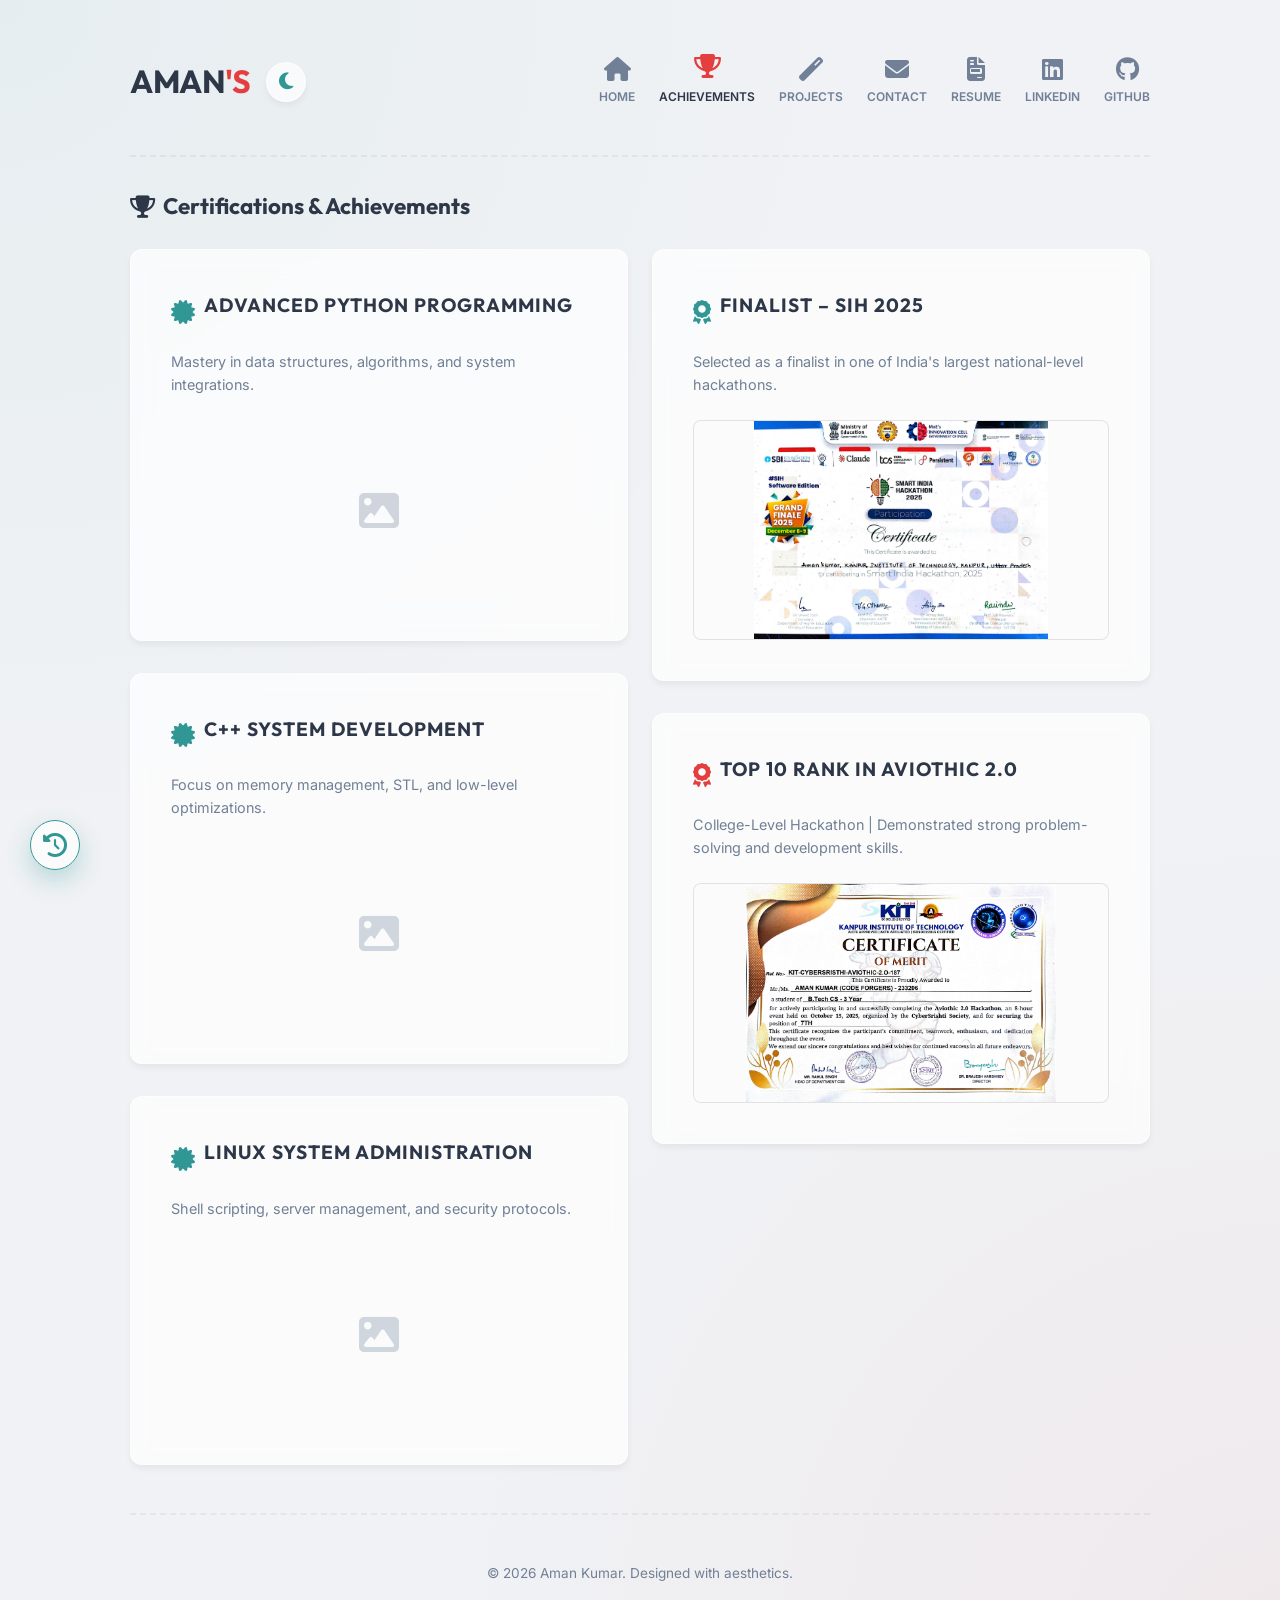
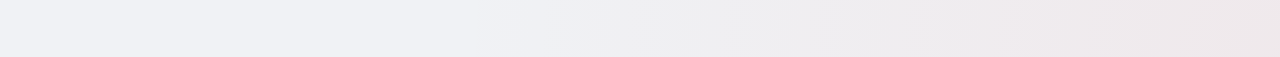
==== commit a06995ee: "Add Time Machine button to all pages" ====
--- a/achievements.html
+++ b/achievements.html
@@ -246,6 +246,12 @@
             });
         }
     </script>
+
+    <!-- Time Machine Button -->
+    <a href="https://aman-codes0-0.github.io/aman_portfolio/" target="_blank" class="time-machine-btn" aria-label="View Old Portfolio">
+        <i class="fas fa-history"></i>
+        <span class="tooltip">Travel to V1 Portfolio</span>
+    </a>
 </body>
 
 </html>
--- a/style.css
+++ b/style.css
@@ -1295,3 +1295,68 @@
     background: rgba(0,0,0,0.1);
     cursor: pointer;
 }
+
+/* Time Machine Floating Button */
+.time-machine-btn {
+    position: fixed;
+    bottom: 30px;
+    left: 30px;
+    width: 50px;
+    height: 50px;
+    border-radius: 50%;
+    background: var(--card-bg);
+    backdrop-filter: blur(10px);
+    -webkit-backdrop-filter: blur(10px);
+    border: 1px solid var(--primary-color);
+    color: var(--primary-color);
+    display: flex;
+    justify-content: center;
+    align-items: center;
+    font-size: 1.5rem;
+    box-shadow: 0 10px 25px rgba(49, 151, 149, 0.3);
+    z-index: 1000;
+    cursor: pointer;
+    transition: all 0.4s cubic-bezier(0.175, 0.885, 0.32, 1.275);
+    text-decoration: none;
+}
+.time-machine-btn:hover {
+    transform: translateY(-5px) rotate(-15deg);
+    background: var(--primary-color);
+    color: white;
+    box-shadow: 0 15px 35px rgba(49, 151, 149, 0.5), 0 0 20px rgba(49, 151, 149, 0.5);
+}
+.time-machine-btn .tooltip {
+    position: absolute;
+    left: 70px;
+    background: var(--card-bg);
+    color: var(--text-color);
+    padding: 0.5rem 1rem;
+    border-radius: 8px;
+    font-size: 0.85rem;
+    font-weight: 600;
+    white-space: nowrap;
+    border: 1px solid var(--primary-color);
+    opacity: 0;
+    visibility: hidden;
+    transform: translateX(-10px);
+    transition: all 0.3s ease;
+    box-shadow: var(--shadow-md);
+    font-family: 'Outfit', sans-serif;
+}
+.time-machine-btn:hover .tooltip {
+    opacity: 1;
+    visibility: visible;
+    transform: translateX(0);
+}
+@media (max-width: 768px) {
+    .time-machine-btn {
+        bottom: 20px;
+        left: 20px;
+        width: 45px;
+        height: 45px;
+        font-size: 1.2rem;
+    }
+    .time-machine-btn .tooltip {
+        display: none;
+    }
+}
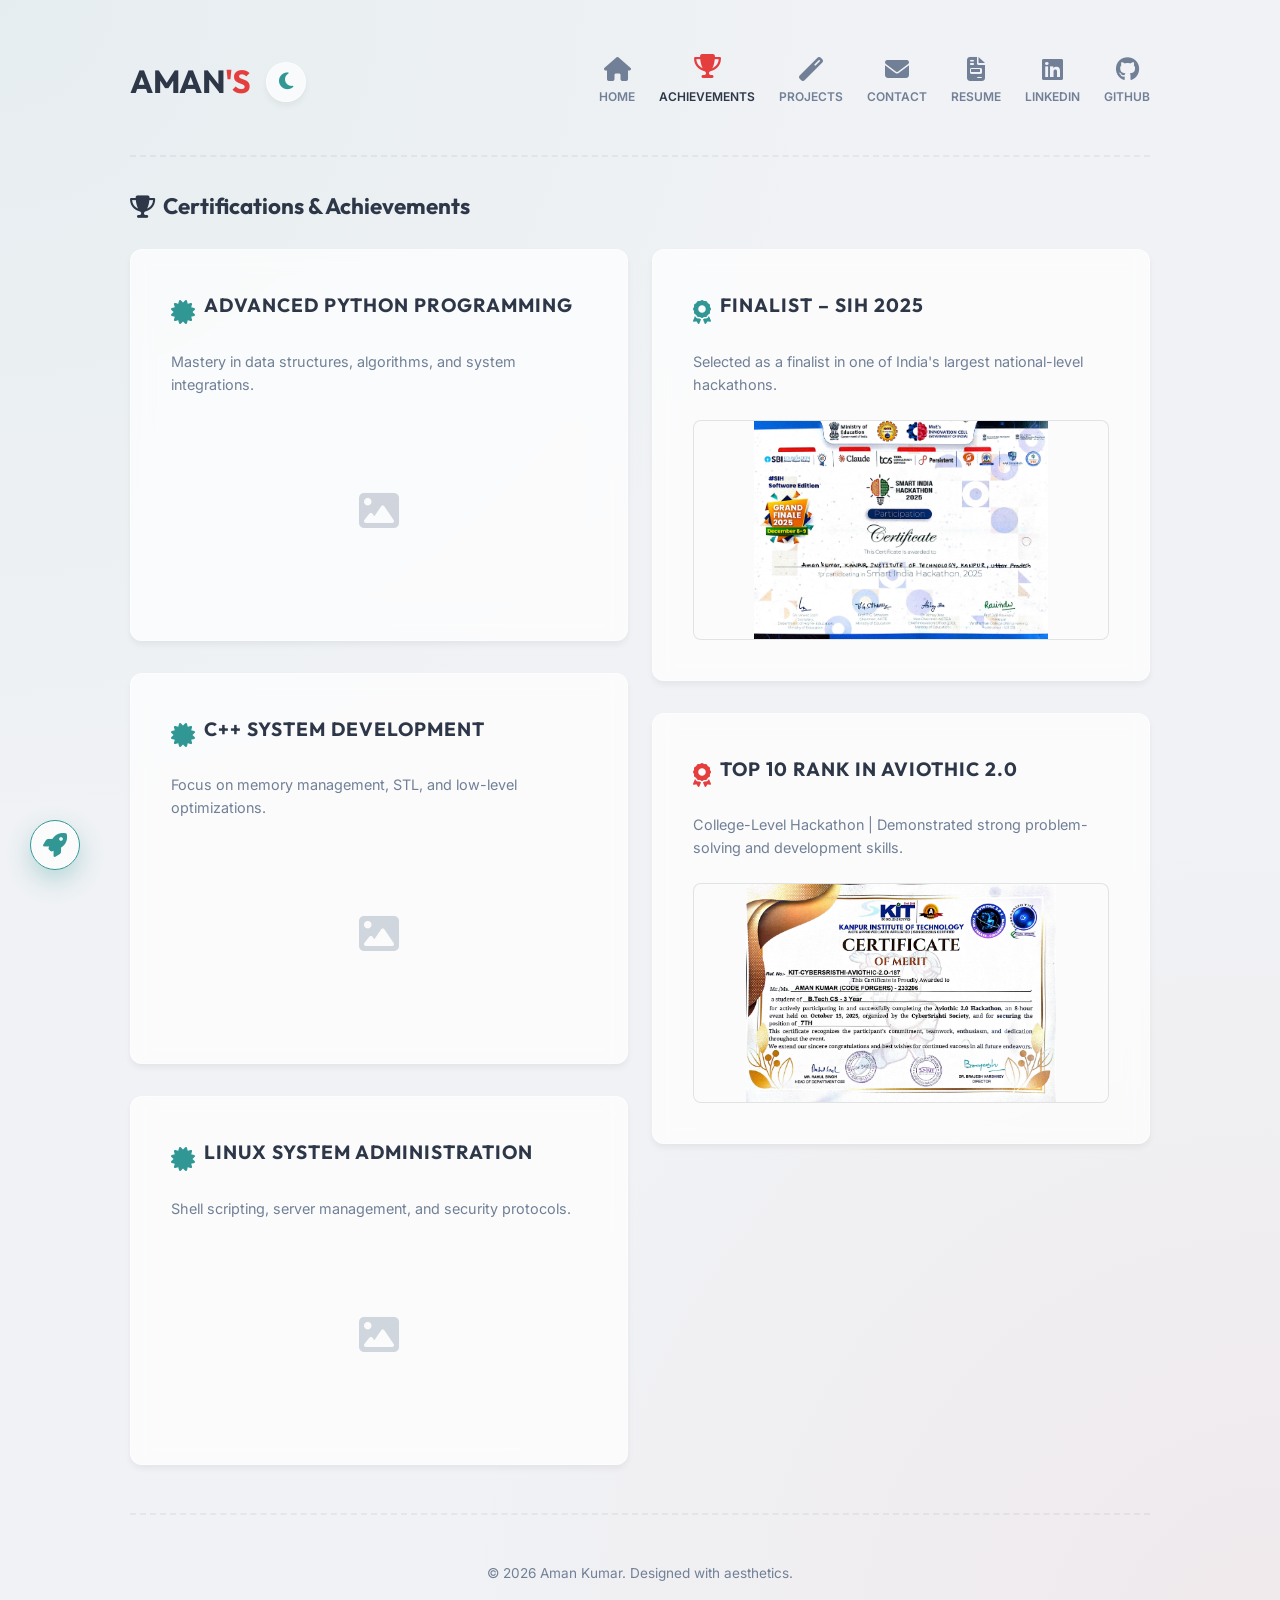
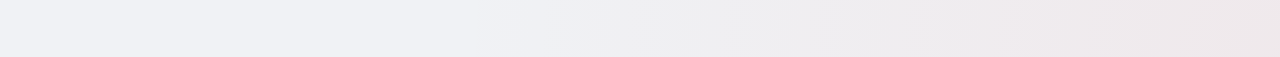
==== commit 049feab3: "Update floating button text to indicate New Portfolio" ====
--- a/achievements.html
+++ b/achievements.html
@@ -248,9 +248,9 @@
     </script>
 
     <!-- Time Machine Button -->
-    <a href="https://aman-codes0-0.github.io/aman_portfolio/" target="_blank" class="time-machine-btn" aria-label="View Old Portfolio">
-        <i class="fas fa-history"></i>
-        <span class="tooltip">Travel to V1 Portfolio</span>
+    <a href="https://aman-codes0-0.github.io/aman_portfolio/" target="_blank" class="time-machine-btn" aria-label="View New Portfolio">
+        <i class="fas fa-rocket"></i>
+        <span class="tooltip">View My New Portfolio!</span>
     </a>
 </body>
 
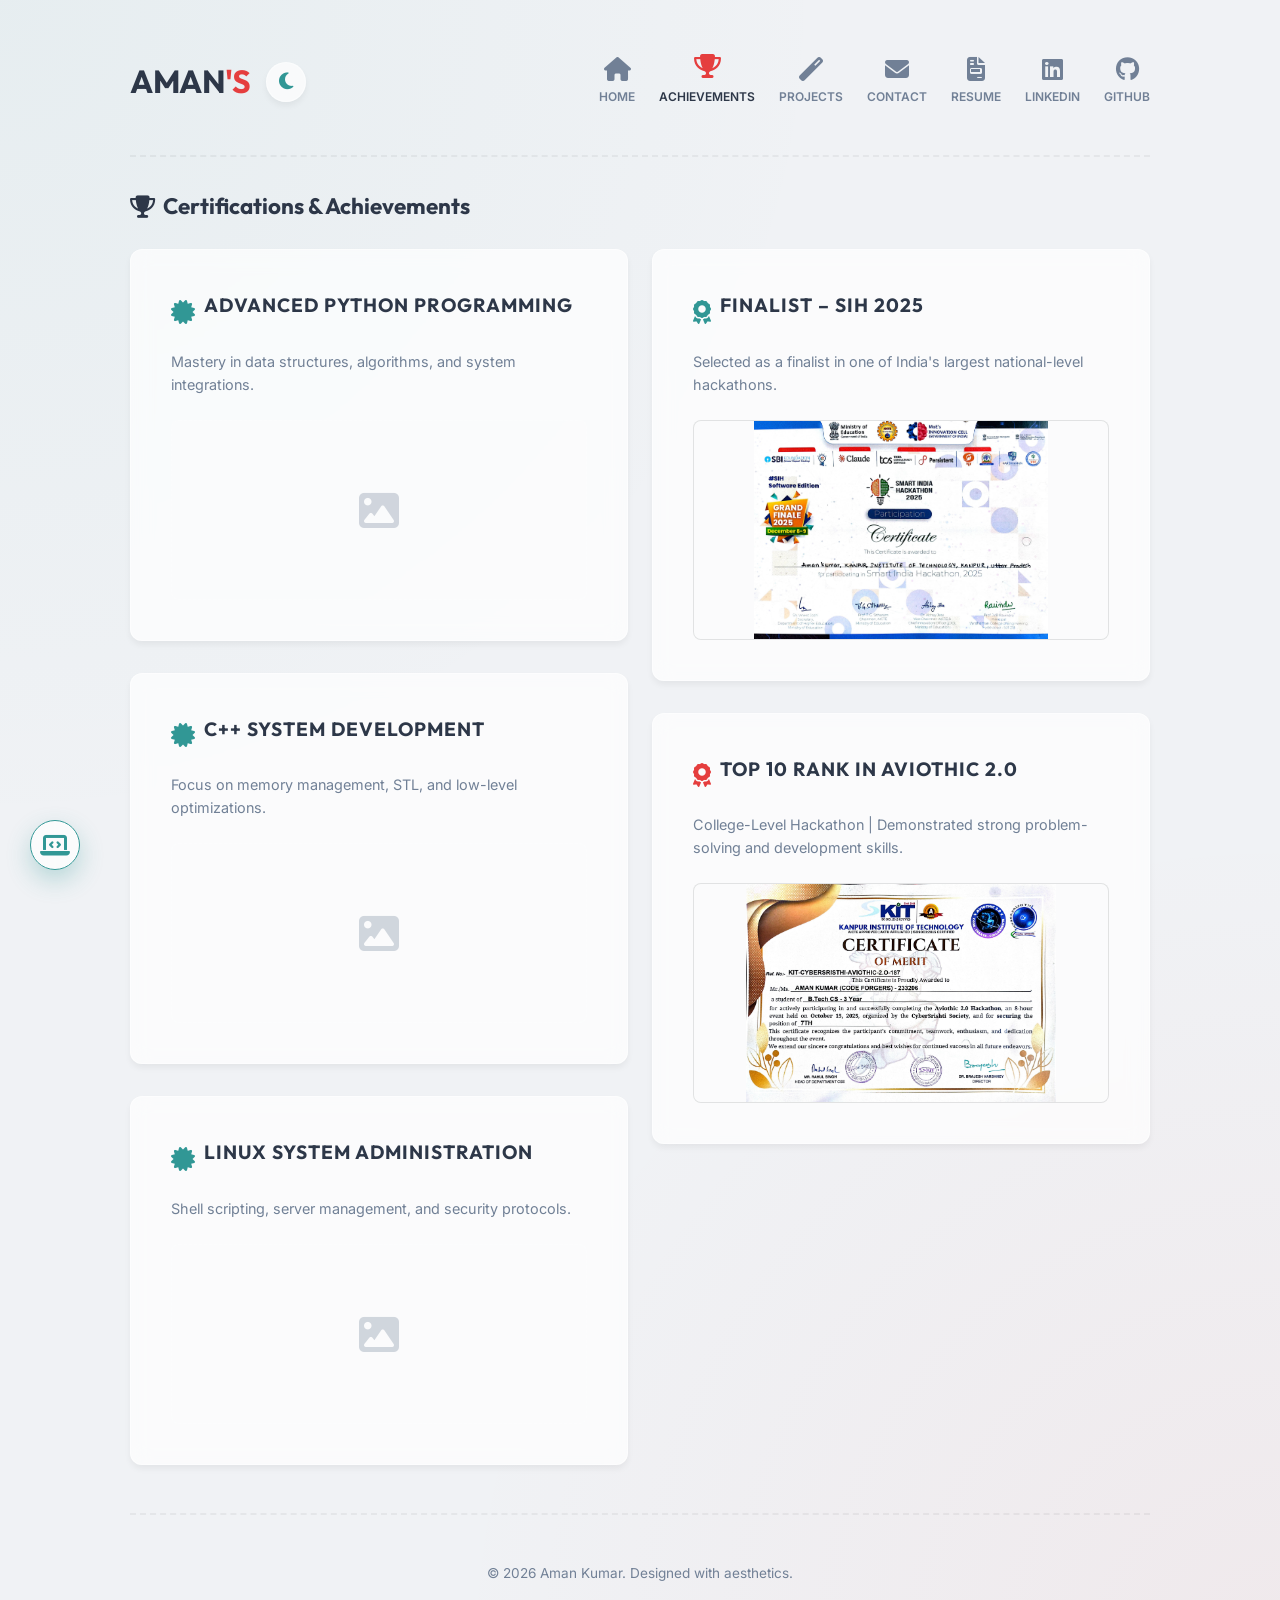
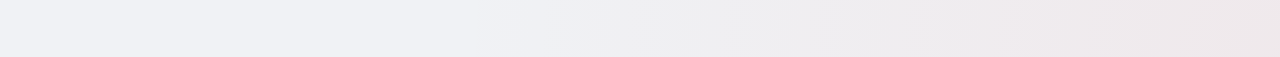
==== commit 9d05915e: "Update floating button icon to laptop-code" ====
--- a/achievements.html
+++ b/achievements.html
@@ -249,7 +249,7 @@
 
     <!-- Time Machine Button -->
     <a href="https://aman-codes0-0.github.io/aman_portfolio/" target="_blank" class="time-machine-btn" aria-label="View New Portfolio">
-        <i class="fas fa-rocket"></i>
+        <i class="fas fa-laptop-code"></i>
         <span class="tooltip">View My New Portfolio!</span>
     </a>
 </body>
